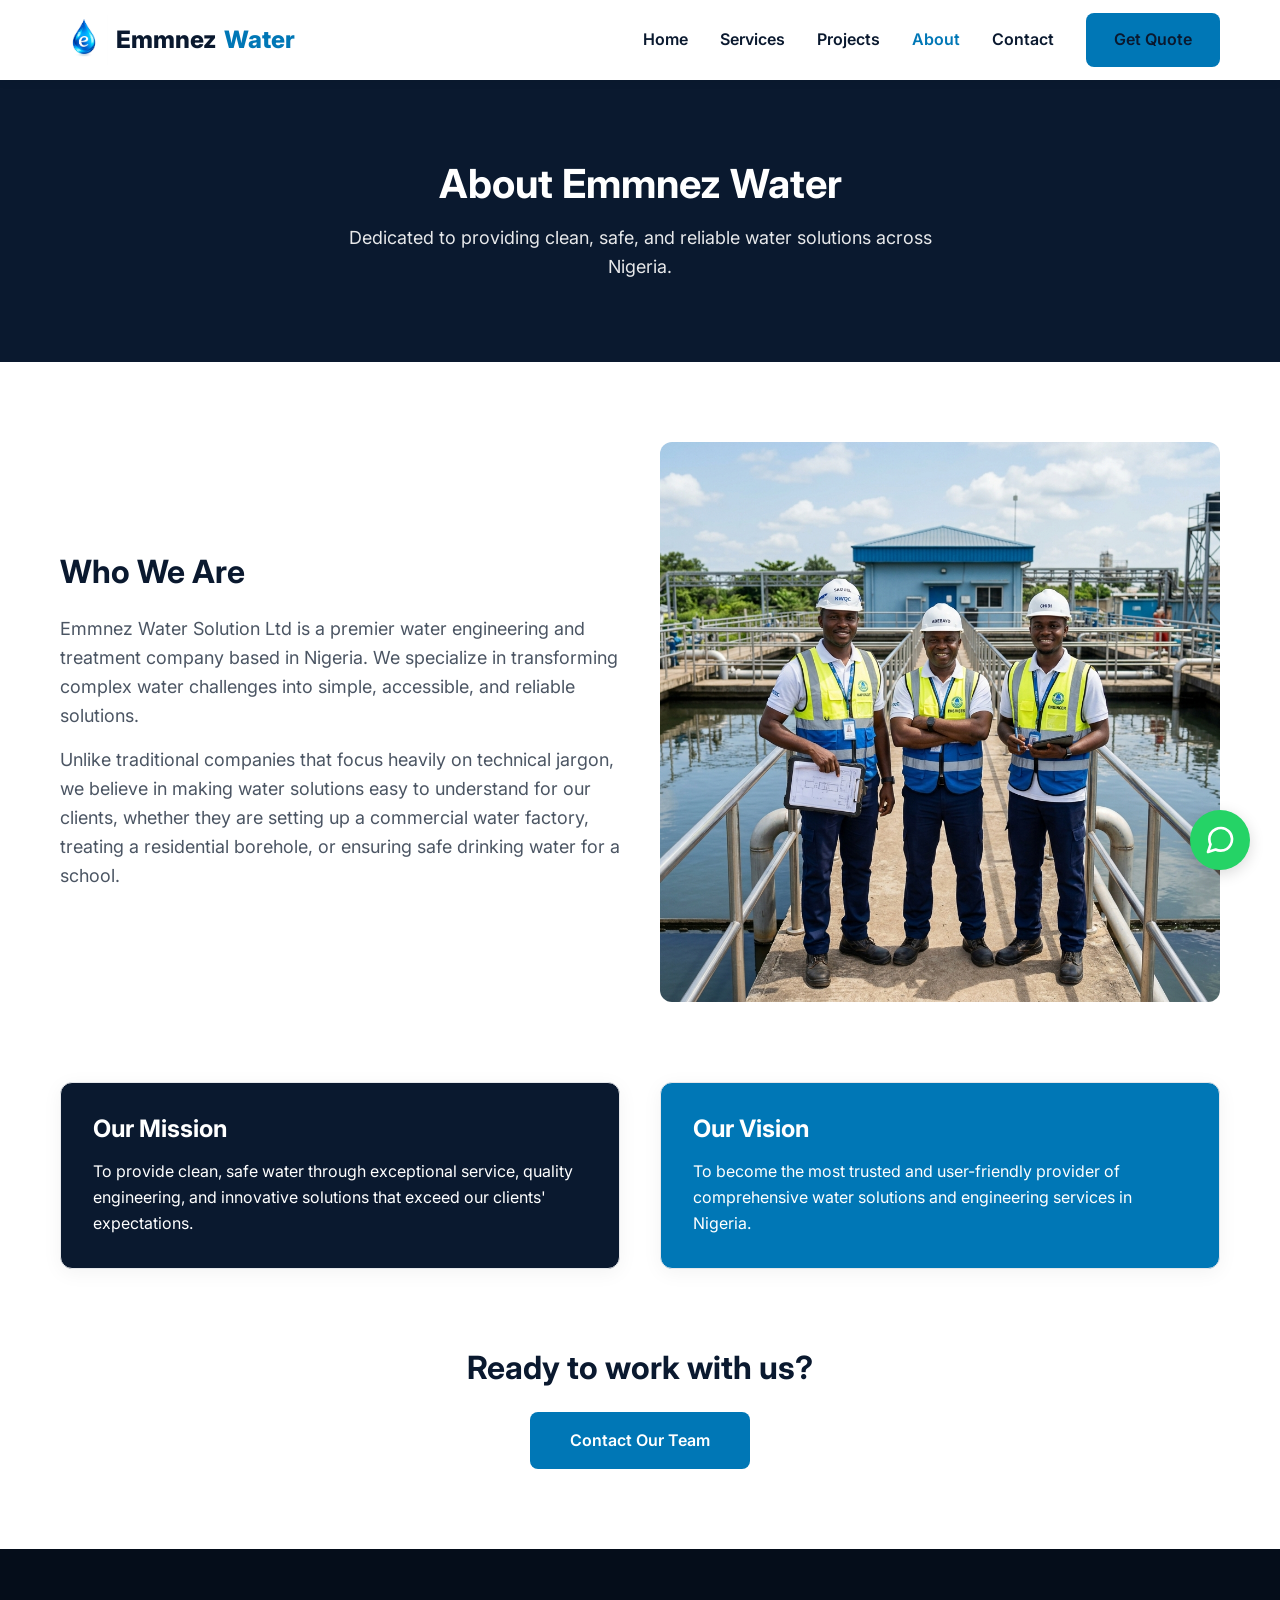
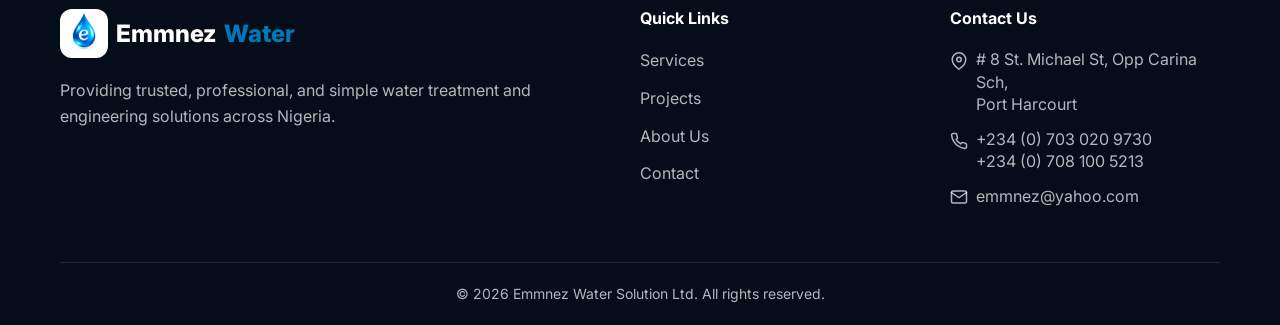
==== about.html @ 95794ec9 "feat: custom success message" ====
<!DOCTYPE html>
<html lang="en">

<head>
    <meta charset="UTF-8">
    <meta name="viewport" content="width=device-width, initial-scale=1.0">
    <title>About Us | Emmnez Water Solution</title>
    <meta name="description"
        content="Learn about Emmnez Water Solution, our mission, vision, and the team dedicated to clean water.">

    <link rel="preconnect" href="https://fonts.googleapis.com">
    <link rel="preconnect" href="https://fonts.gstatic.com" crossorigin>
    <link href="https://fonts.googleapis.com/css2?family=Inter:wght@400;600;700;800&display=swap" rel="stylesheet">

    <link rel="stylesheet" href="css/style.css">
</head>

<body>

    <!-- Header Navigation -->
    <header class="header">
        <div class="container nav-container">
            <a href="index.html" class="logo" style="display: flex; align-items: center; gap: 8px;"><img
                    src="images/logo.jpg" alt="Emmnez Water Logo" width="48" height="48"
                    style="mix-blend-mode: multiply; object-fit: contain;">Emmnez<span>Water</span></a>

            <nav class="nav-links">
                <a href="index.html">Home</a>
                <a href="services.html">Services</a>
                <a href="projects.html">Projects</a>
                <a href="about.html" class="active">About</a>
                <a href="contact.html">Contact</a>
                <a href="contact.html" class="btn btn-primary">Get Quote</a>
            </nav>

            <button class="hamburger" aria-label="Toggle navigation">
                <span></span>
                <span></span>
                <span></span>
            </button>
        </div>
    </header>

    <!-- Mobile Menu Overlay -->
    <div class="overlay"></div>
    <div class="mobile-menu">
        <a href="index.html">Home</a>
        <a href="services.html">Services</a>
        <a href="projects.html">Projects</a>
        <a href="about.html">About</a>
        <a href="contact.html">Contact</a>
        <a href="contact.html" class="btn btn-primary">Get Quote</a>
    </div>

    <main>
        <header class="page-header">
            <div class="container">
                <h1>About Emmnez Water</h1>
                <p>Dedicated to providing clean, safe, and reliable water solutions across Nigeria.</p>
            </div>
        </header>

        <section class="section">
            <div class="container">
                <div class="grid-2" style="margin-bottom: 80px;">
                    <div>
                        <h2 style="font-size: 2rem; margin-bottom: 24px;">Who We Are</h2>
                        <p style="margin-bottom: 16px; font-size: 1.125rem;">Emmnez Water Solution Ltd is a premier
                            water engineering and treatment company based in Nigeria. We specialize in transforming
                            complex water challenges into simple, accessible, and reliable solutions.</p>
                        <p style="font-size: 1.125rem;">Unlike traditional companies that focus heavily on technical
                            jargon, we believe in making water solutions easy to understand for our clients, whether
                            they are setting up a commercial water factory, treating a residential borehole, or ensuring
                            safe drinking water for a school.</p>
                    </div>
                    <div>
                        <img src="images/about-team.png" alt="Emmnez Water Engineering Team" class="team-img"
                            loading="lazy" width="600" height="400">
                    </div>
                </div>

                <div class="grid-2" style="margin-bottom: 80px;">
                    <div class="card" style="background-color: var(--primary-navy); color: var(--secondary-white);">
                        <h3 style="color: var(--secondary-white); font-size: 1.5rem; margin-bottom: 16px;">Our Mission
                        </h3>
                        <p>To provide clean, safe water through exceptional service, quality engineering, and innovative
                            solutions that exceed our clients' expectations.</p>
                    </div>
                    <div class="card" style="background-color: var(--accent-blue); color: var(--secondary-white);">
                        <h3 style="color: var(--secondary-white); font-size: 1.5rem; margin-bottom: 16px;">Our Vision
                        </h3>
                        <p>To become the most trusted and user-friendly provider of comprehensive water solutions and
                            engineering services in Nigeria.</p>
                    </div>
                </div>

                <div style="text-align: center;">
                    <h2 style="font-size: 2rem; margin-bottom: 24px;">Ready to work with us?</h2>
                    <a href="contact.html" class="btn btn-primary" style="padding: 16px 40px;">Contact Our Team</a>
                </div>
            </div>
        </section>
    </main>

    <footer class="footer">
        <div class="container">
            <div class="footer-top">
                <div>
                    <a href="index.html" class="logo"
                        style="color: var(--secondary-white); margin-bottom: 20px; display: flex; align-items: center; gap: 8px; width: fit-content;"><img
                            src="images/logo.jpg" alt="Emmnez Water Logo" width="48" height="48"
                            style="border-radius: 12px; object-fit: cover; background: white;"
                            loading="lazy">Emmnez<span>Water</span></a>
                    <p>Providing trusted, professional, and simple water treatment and engineering solutions across
                        Nigeria.</p>
                </div>
                <div>
                    <h4>Quick Links</h4>
                    <ul class="footer-links">
                        <li><a href="services.html">Services</a></li>
                        <li><a href="projects.html">Projects</a></li>
                        <li><a href="about.html">About Us</a></li>
                        <li><a href="contact.html">Contact</a></li>
                    </ul>
                </div>
                <div>
                    <h4>Contact Us</h4>
                    <ul class="footer-links">
                        <li style="display: flex; align-items: flex-start; gap: 8px;"><svg width="18" height="18"
                                style="flex-shrink: 0; margin-top: 4px;" viewBox="0 0 24 24" fill="none"
                                stroke="currentColor" stroke-width="2" stroke-linecap="round" stroke-linejoin="round">
                                <path d="M21 10c0 7-9 13-9 13s-9-6-9-13a9 9 0 0 1 18 0z"></path>
                                <circle cx="12" cy="10" r="3"></circle>
                            </svg> <span style="line-height: 1.4;"># 8 St. Michael St, Opp Carina Sch,<br>Port
                                Harcourt</span></li>
                        <li style="display: flex; align-items: flex-start; gap: 8px;"><svg width="18" height="18"
                                style="flex-shrink: 0; margin-top: 4px;" viewBox="0 0 24 24" fill="none"
                                stroke="currentColor" stroke-width="2" stroke-linecap="round" stroke-linejoin="round">
                                <path
                                    d="M22 16.92v3a2 2 0 0 1-2.18 2 19.79 19.79 0 0 1-8.63-3.07 19.5 19.5 0 0 1-6-6 19.79 19.79 0 0 1-3.07-8.67A2 2 0 0 1 4.11 2h3a2 2 0 0 1 2 1.72 12.84 12.84 0 0 0 .7 2.81 2 2 0 0 1-.45 2.11L8.09 9.91a16 16 0 0 0 6 6l1.27-1.27a2 2 0 0 1 2.11-.45 12.84 12.84 0 0 0 2.81.7A2 2 0 0 1 22 16.92z">
                                </path>
                            </svg> <span style="line-height: 1.4;"><a href="tel:+2347030209730">+234 (0) 703 020
                                    9730</a><br><a href="tel:+2347081005213">+234 (0) 708 100 5213</a></span></li>
                        <li style="display: flex; align-items: center; gap: 8px;"><svg width="18" height="18"
                                style="flex-shrink: 0;" viewBox="0 0 24 24" fill="none" stroke="currentColor"
                                stroke-width="2" stroke-linecap="round" stroke-linejoin="round">
                                <path d="M4 4h16c1.1 0 2 .9 2 2v12c0 1.1-.9 2-2 2H4c-1.1 0-2-.9-2-2V6c0-1.1.9-2 2-2z">
                                </path>
                                <polyline points="22,6 12,13 2,6"></polyline>
                            </svg> <a href="mailto:emmnez@yahoo.com">emmnez@yahoo.com</a></li>
                    </ul>
                </div>
            </div>
            <div class="footer-bottom">
                <p>&copy; 2026 Emmnez Water Solution Ltd. All rights reserved.</p>
            </div>
        </div>
    </footer>

    <script src="js/main.js"></script>
    <!-- Floating WhatsApp -->
    <a href="https://wa.me/2347030209730" class="floating-whatsapp" target="_blank" aria-label="Chat on WhatsApp">
        <svg width="32" height="32" viewBox="0 0 24 24" fill="none" stroke="currentColor" stroke-width="2"
            stroke-linecap="round" stroke-linejoin="round">
            <path
                d="M21 11.5a8.38 8.38 0 0 1-.9 3.8 8.5 8.5 0 0 1-7.6 4.7 8.38 8.38 0 0 1-3.8-.9L3 21l1.9-5.7a8.38 8.38 0 0 1-.9-3.8 8.5 8.5 0 0 1 4.7-7.6 8.38 8.38 0 0 1 3.8-.9h.5a8.48 8.48 0 0 1 8 8v.5z">
            </path>
        </svg>
    </a>
</body>

</html>
---- css/style.css ----
:root {
    --primary-navy: #0A192F;
    --secondary-white: #FFFFFF;
    --neutral-gray: #F3F4F6;
    --text-gray: #4B5563;
    --accent-blue: #0077B6;
    --border-light: #E5E7EB;
    
    --font-main: 'Inter', sans-serif;
    
    --transition-fast: 0.2s ease;
    --transition-smooth: 0.3s ease-in-out;
}

* {
    margin: 0;
    padding: 0;
    box-sizing: border-box;
}

html {
    scroll-behavior: smooth;
}

body {
    font-family: var(--font-main);
    color: var(--text-gray);
    background-color: var(--secondary-white);
    line-height: 1.6;
    -webkit-font-smoothing: antialiased;
}

h1, h2, h3, h4, h5, h6 {
    color: var(--primary-navy);
    font-weight: 700;
    line-height: 1.2;
}

a {
    text-decoration: none;
    color: inherit;
    transition: color var(--transition-fast);
}

img {
    max-width: 100%;
    height: auto;
    display: block;
}

/* Utilities */
.container {
    width: 100%;
    max-width: 1200px;
    margin: 0 auto;
    padding: 0 20px;
}

.section {
    padding: 80px 0;
}

.section-title {
    font-size: 2rem;
    margin-bottom: 16px;
    text-align: center;
}

.section-subtitle {
    text-align: center;
    max-width: 600px;
    margin: 0 auto 48px;
    font-size: 1.125rem;
}

.btn {
    display: inline-flex;
    align-items: center;
    justify-content: center;
    padding: 14px 28px;
    border-radius: 8px;
    font-weight: 600;
    font-size: 1rem;
    cursor: pointer;
    transition: all var(--transition-fast);
    border: none;
    min-width: 44px;
    min-height: 44px; /* Touch target size */
}

.btn-primary {
    background-color: var(--accent-blue);
    color: var(--secondary-white);
}

.btn-primary:hover {
    background-color: #005f92;
    transform: translateY(-2px);
}

.btn-secondary {
    background-color: transparent;
    color: var(--secondary-white);
    border: 2px solid var(--secondary-white);
}

.btn-secondary:hover {
    background-color: var(--secondary-white);
    color: var(--primary-navy);
}

.btn-outline {
    background-color: transparent;
    color: var(--accent-blue);
    border: 2px solid var(--accent-blue);
}

.btn-outline:hover {
    background-color: var(--accent-blue);
    color: var(--secondary-white);
}

/* Header & Navigation */
.header {
    position: fixed;
    top: 0;
    left: 0;
    width: 100%;
    background-color: var(--secondary-white);
    box-shadow: 0 2px 10px rgba(0, 0, 0, 0.05);
    z-index: 1000;
    transition: padding var(--transition-smooth);
}

.nav-container {
    display: flex;
    justify-content: space-between;
    align-items: center;
    height: 80px;
}

.logo {
    font-size: 1.5rem;
    font-weight: 800;
    color: var(--primary-navy);
}

.logo span {
    color: var(--accent-blue);
}

.nav-links {
    display: none; /* Mobile first */
}

.hamburger {
    display: flex;
    flex-direction: column;
    justify-content: space-between;
    width: 32px;
    height: 22px;
    background: none;
    border: none;
    cursor: pointer;
    padding: 0;
    z-index: 1001;
}

.hamburger span {
    display: block;
    width: 100%;
    height: 2px;
    background-color: var(--primary-navy);
    border-radius: 2px;
    transition: all 0.4s cubic-bezier(0.68, -0.55, 0.265, 1.55);
    transform-origin: center;
}

.hamburger.active span:nth-child(1) {
    transform: translateY(10px) rotate(45deg);
}

.hamburger.active span:nth-child(2) {
    opacity: 0;
    transform: scaleX(0);
}

.hamburger.active span:nth-child(3) {
    transform: translateY(-10px) rotate(-45deg);
}

/* Mobile Menu */
.mobile-menu {
    position: fixed;
    top: 0;
    right: -100%;
    width: 80%;
    max-width: 400px;
    height: 100vh;
    background-color: var(--secondary-white);
    box-shadow: -5px 0 15px rgba(0, 0, 0, 0.1);
    z-index: 999;
    padding: 100px 40px 40px;
    transition: right var(--transition-smooth);
    display: flex;
    flex-direction: column;
    gap: 24px;
}

.mobile-menu.active {
    right: 0;
}

.mobile-menu a {
    font-size: 1.5rem;
    font-weight: 700;
    color: var(--primary-navy);
    padding: 12px 0;
    position: relative;
    width: fit-content;
    transition: color 0.3s ease;
}

.mobile-menu a::after {
    content: '';
    position: absolute;
    bottom: 5px;
    left: 0;
    width: 0;
    height: 2px;
    background-color: var(--accent-blue);
    transition: width 0.3s ease;
}

.mobile-menu a:hover,
.mobile-menu a.active {
    color: var(--accent-blue);
}

.mobile-menu a:hover::after,
.mobile-menu a.active::after {
    width: 100%;
}

.mobile-menu .btn {
    margin-top: 20px;
}

/* Overlay */
.overlay {
    position: fixed;
    top: 0;
    left: 0;
    width: 100%;
    height: 100%;
    background: rgba(0, 0, 0, 0.5);
    opacity: 0;
    visibility: hidden;
    transition: var(--transition-smooth);
    z-index: 998;
}

.overlay.active {
    opacity: 1;
    visibility: visible;
}

/* Main Content Wrapper */
main {
    margin-top: 80px; /* Offset for fixed header */
}

/* Hero Section */
.hero {
    position: relative;
    height: calc(100vh - 80px);
    min-height: 500px;
    display: flex;
    align-items: center;
    background-size: cover;
    background-position: center;
    background-repeat: no-repeat;
}

.hero::before {
    content: '';
    position: absolute;
    top: 0;
    left: 0;
    width: 100%;
    height: 100%;
    background: linear-gradient(to right, rgba(10, 25, 47, 0.9), rgba(10, 25, 47, 0.4));
}

.hero-content {
    position: relative;
    z-index: 1;
    color: var(--secondary-white);
    max-width: 600px;
    animation: fadeIn 1s ease-out forwards;
}

.hero h1 {
    color: var(--secondary-white);
    font-size: 2.5rem;
    margin-bottom: 20px;
}

.hero p {
    font-size: 1.125rem;
    margin-bottom: 32px;
    opacity: 0.9;
}

.hero-btns {
    display: flex;
    gap: 16px;
    flex-wrap: wrap;
}

/* Grid Layouts */
.grid-3 {
    display: grid;
    grid-template-columns: 1fr;
    gap: 30px;
}

.grid-4 {
    display: grid;
    grid-template-columns: 1fr;
    gap: 30px;
}

.grid-2 {
    display: grid;
    grid-template-columns: 1fr;
    gap: 40px;
}

/* Cards */
.card {
    background: var(--secondary-white);
    border-radius: 12px;
    padding: 32px;
    box-shadow: 0 4px 20px rgba(0, 0, 0, 0.05);
    transition: transform var(--transition-fast), box-shadow var(--transition-fast);
    border: 1px solid var(--border-light);
}

.card:hover {
    transform: translateY(-5px);
    box-shadow: 0 10px 30px rgba(0, 0, 0, 0.08);
}

.card-icon {
    width: 60px;
    height: 60px;
    background-color: var(--neutral-gray);
    border-radius: 50%;
    display: flex;
    align-items: center;
    justify-content: center;
    margin-bottom: 20px;
    color: var(--accent-blue);
    font-size: 1.5rem;
}

.card h3 {
    margin-bottom: 12px;
    font-size: 1.25rem;
}

/* Services Background */
.services-section {
    background-color: var(--neutral-gray);
}

/* Projects */
.project-card {
    border-radius: 12px;
    overflow: hidden;
    background: var(--secondary-white);
    box-shadow: 0 4px 20px rgba(0, 0, 0, 0.05);
    display: flex;
    flex-direction: column;
}

.project-img {
    height: 240px;
    width: 100%;
    object-fit: cover;
}

.project-info {
    padding: 24px;
    flex: 1;
}

.project-info h3 {
    margin-bottom: 8px;
}

/* Contact CTA */
.cta-section {
    background-color: var(--primary-navy);
    color: var(--secondary-white);
    text-align: center;
}

.cta-section h2 {
    color: var(--secondary-white);
}

.cta-btns {
    display: flex;
    gap: 16px;
    justify-content: center;
    flex-wrap: wrap;
    margin-top: 32px;
}

/* Footer */
.footer {
    background-color: #050d1a;
    color: rgba(255, 255, 255, 0.7);
    padding: 60px 0 20px;
}

.footer-top {
    display: grid;
    grid-template-columns: 1fr;
    gap: 40px;
    margin-bottom: 40px;
}

.footer h4 {
    color: var(--secondary-white);
    margin-bottom: 20px;
}

.footer-links {
    list-style: none;
}

.footer-links li {
    margin-bottom: 12px;
}

.footer-links a:hover {
    color: var(--secondary-white);
}

.footer-bottom {
    text-align: center;
    padding-top: 20px;
    border-top: 1px solid rgba(255, 255, 255, 0.1);
    font-size: 0.875rem;
}

/* Form Styles */
.form-group {
    margin-bottom: 20px;
}

.form-label {
    display: block;
    margin-bottom: 8px;
    font-weight: 600;
    color: var(--primary-navy);
}

.form-control {
    width: 100%;
    padding: 14px 16px;
    border: 1px solid var(--border-light);
    border-radius: 8px;
    font-family: inherit;
    font-size: 1rem;
    transition: border-color var(--transition-fast);
}

.form-control:focus {
    outline: none;
    border-color: var(--accent-blue);
}

textarea.form-control {
    min-height: 120px;
    resize: vertical;
}

/* Map */
.map-container {
    border-radius: 12px;
    overflow: hidden;
    height: 400px;
}

.map-container iframe {
    width: 100%;
    height: 100%;
    border: none;
}

/* Page Headers */
.page-header {
    background-color: var(--primary-navy);
    color: var(--secondary-white);
    padding: 80px 0;
    text-align: center;
}

.page-header h1 {
    color: var(--secondary-white);
    font-size: 2.5rem;
    margin-bottom: 16px;
}

.page-header p {
    font-size: 1.125rem;
    opacity: 0.9;
    max-width: 600px;
    margin: 0 auto;
}

/* Services Page specific */
.service-detail {
    display: grid;
    grid-template-columns: 1fr;
    gap: 40px;
    margin-bottom: 80px;
    align-items: center;
}

.service-detail:nth-child(even) .service-img-col {
    order: -1;
}

.service-img {
    border-radius: 12px;
    width: 100%;
    height: auto;
    object-fit: cover;
}

.service-content h3 {
    font-size: 1.75rem;
    margin-bottom: 16px;
}

.service-content ul {
    list-style-type: none;
    margin-top: 20px;
}

.service-content ul li {
    margin-bottom: 10px;
    padding-left: 24px;
    position: relative;
}

.service-content ul li::before {
    content: '✓';
    color: var(--accent-blue);
    position: absolute;
    left: 0;
    font-weight: bold;
}

/* About Page Specific */
.team-img {
    border-radius: 12px;
    width: 100%;
    height: auto;
    object-fit: cover;
}

/* Contact Info */
.contact-info-card {
    background: var(--neutral-gray);
    padding: 32px;
    border-radius: 12px;
}

.contact-info-item {
    margin-bottom: 24px;
}

.contact-info-item h4 {
    margin-bottom: 8px;
    display: flex;
    align-items: center;
    gap: 8px;
}

/* Animations */
@keyframes fadeIn {
    from {
        opacity: 0;
        transform: translateY(20px);
    }
    to {
        opacity: 1;
        transform: translateY(0);
    }
}

/* Scroll Reveal Animations */
.animate-on-scroll {
    opacity: 0;
    transform: translateY(30px);
    transition: opacity 0.6s ease-out, transform 0.6s ease-out;
}

.animate-on-scroll.is-visible {
    opacity: 1;
    transform: translateY(0);
}

/* Floating WhatsApp */
.floating-whatsapp {
    position: fixed;
    bottom: 30px;
    right: 30px;
    background-color: #25D366;
    color: white;
    width: 60px;
    height: 60px;
    border-radius: 50%;
    display: flex;
    align-items: center;
    justify-content: center;
    box-shadow: 0 4px 15px rgba(0, 0, 0, 0.15);
    z-index: 900;
    transition: transform var(--transition-fast);
}

.floating-whatsapp:hover {
    transform: scale(1.1);
    color: white;
}

/* Responsive Design - Desktop First overrides */
@media (min-width: 768px) {
    .grid-3 {
        grid-template-columns: repeat(3, 1fr);
    }
    
    .grid-4 {
        grid-template-columns: repeat(2, 1fr);
    }
    
    .grid-2 {
        grid-template-columns: repeat(2, 1fr);
        align-items: center;
    }
    
    .hero h1 {
        font-size: 3.5rem;
    }
    
    .hero p {
        font-size: 1.25rem;
    }
    
    .footer-top {
        grid-template-columns: 2fr 1fr 1fr;
    }

    .service-detail {
        grid-template-columns: 1fr 1fr;
    }
    
    .service-detail:nth-child(even) .service-img-col {
        order: 1; /* Reset on desktop so image is on right */
    }
}

@media (min-width: 1024px) {
    .hamburger {
        display: none;
    }
    
    .nav-links {
        display: flex;
        gap: 32px;
        align-items: center;
    }
    
    .nav-links a {
        font-weight: 600;
        color: var(--primary-navy);
    }
    
    .nav-links a.active {
        color: var(--accent-blue);
    }
    
    .nav-links a:hover {
        color: var(--accent-blue);
    }
    
    .grid-4 {
        grid-template-columns: repeat(4, 1fr);
    }
}
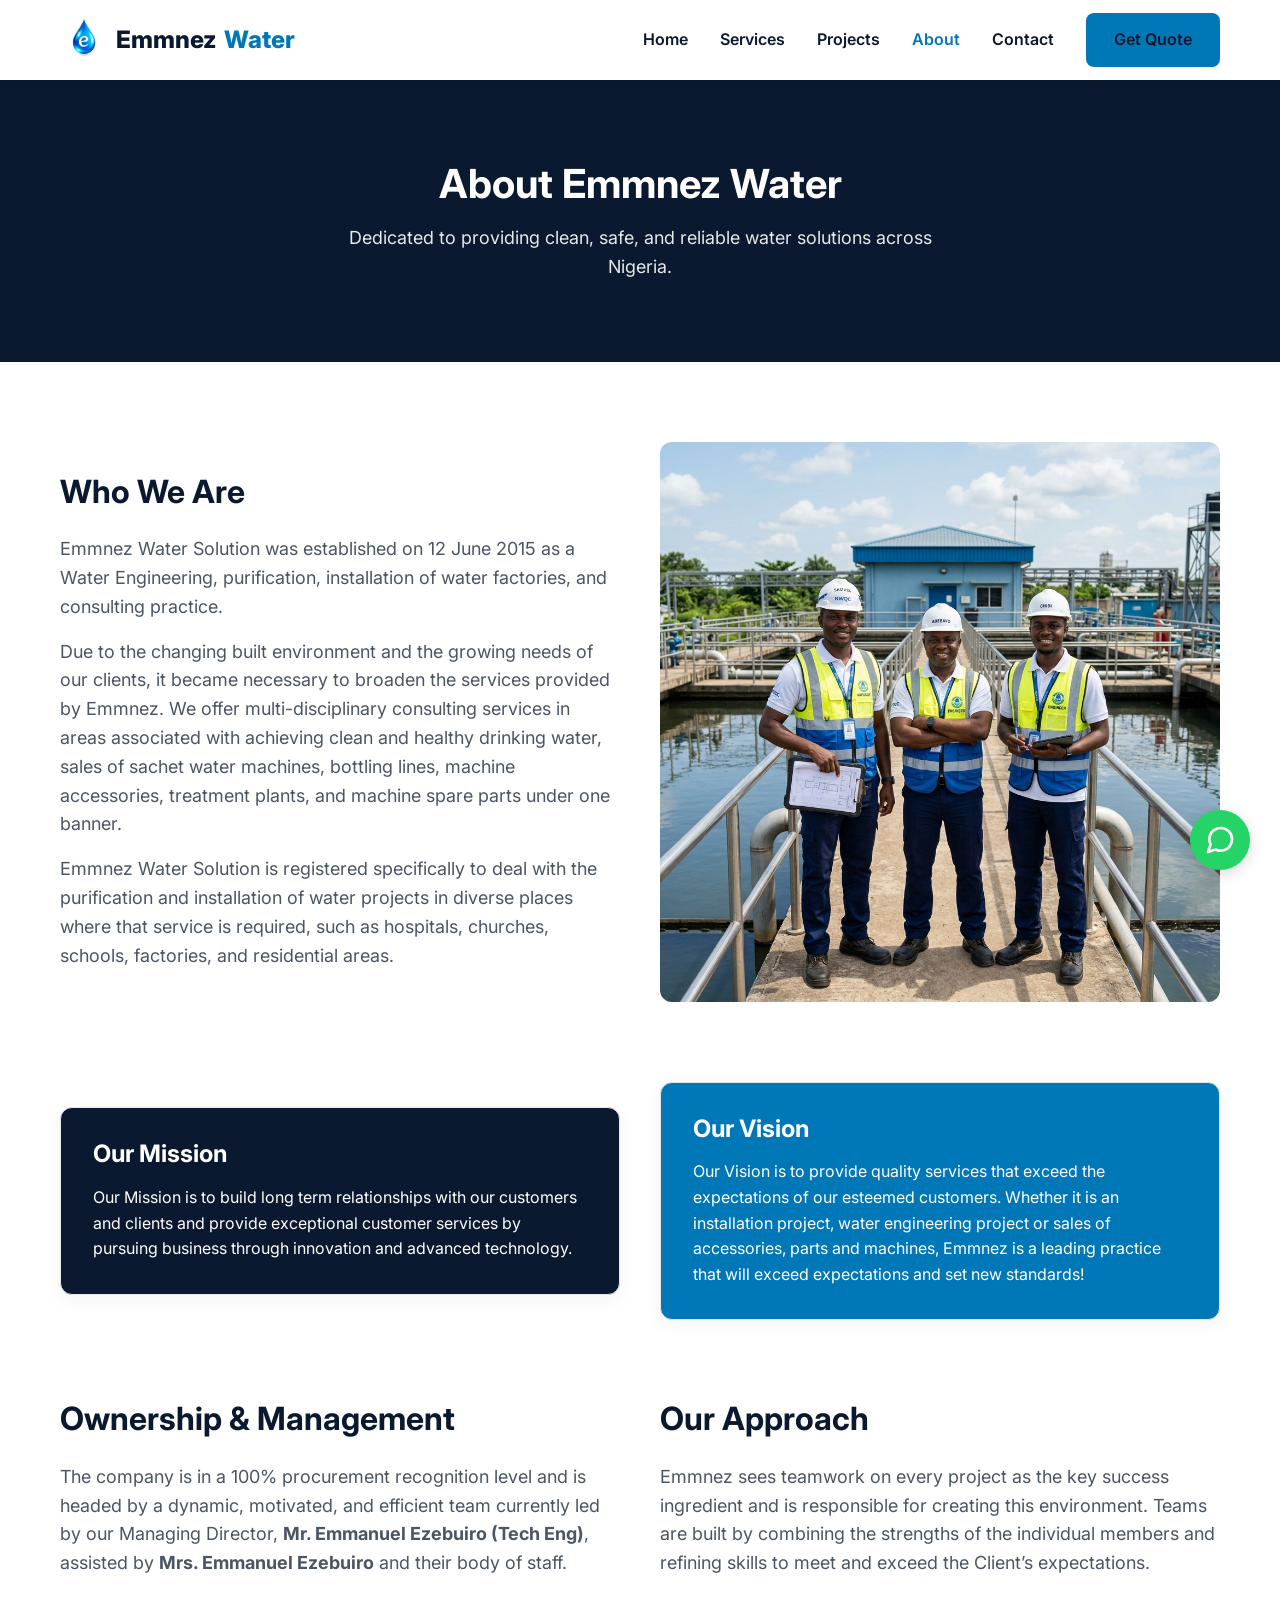
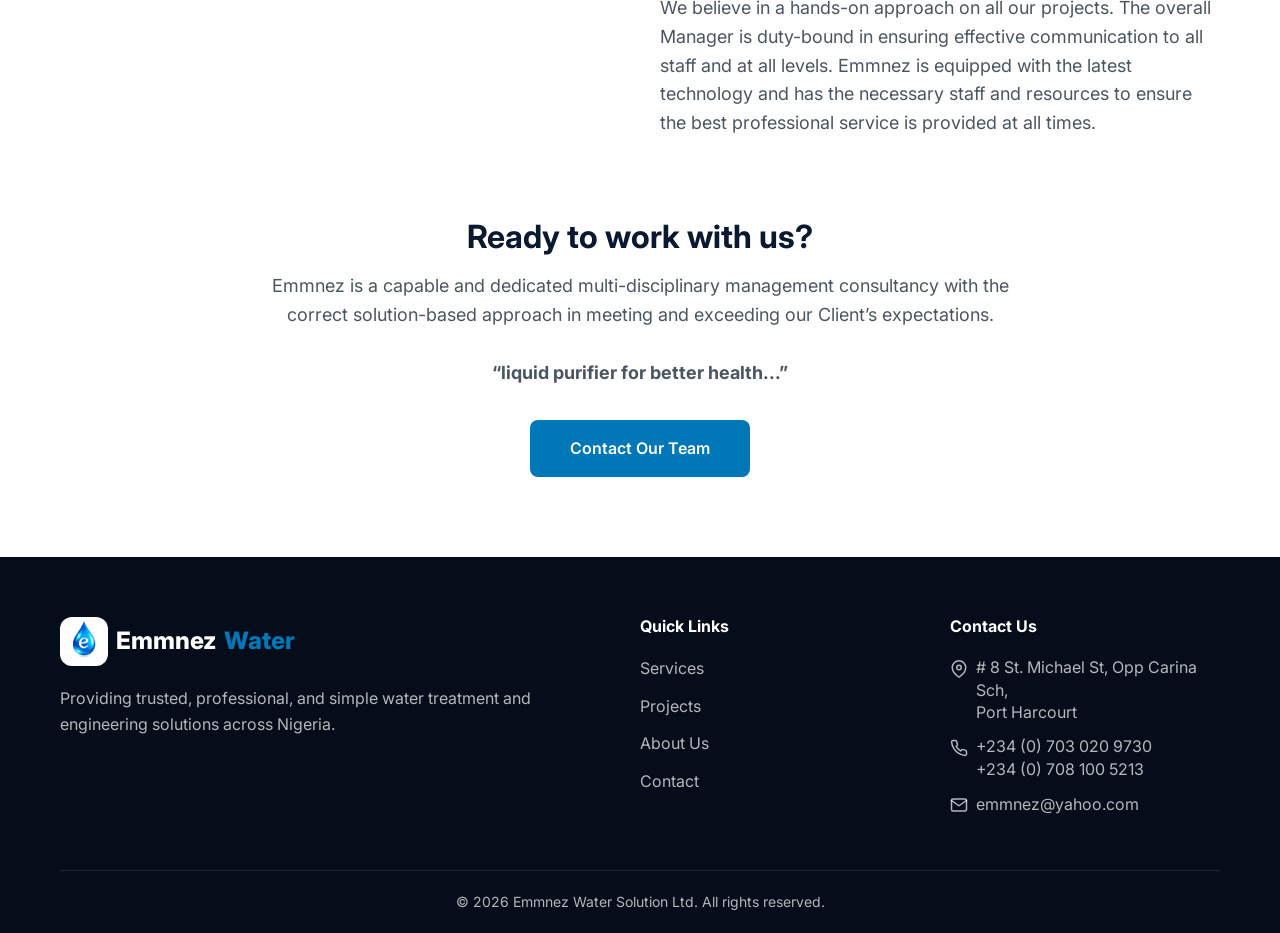
==== commit baa11d10: "update: added web content across all pages" ====
--- a/about.html
+++ b/about.html
@@ -65,13 +65,9 @@
                 <div class="grid-2" style="margin-bottom: 80px;">
                     <div>
                         <h2 style="font-size: 2rem; margin-bottom: 24px;">Who We Are</h2>
-                        <p style="margin-bottom: 16px; font-size: 1.125rem;">Emmnez Water Solution Ltd is a premier
-                            water engineering and treatment company based in Nigeria. We specialize in transforming
-                            complex water challenges into simple, accessible, and reliable solutions.</p>
-                        <p style="font-size: 1.125rem;">Unlike traditional companies that focus heavily on technical
-                            jargon, we believe in making water solutions easy to understand for our clients, whether
-                            they are setting up a commercial water factory, treating a residential borehole, or ensuring
-                            safe drinking water for a school.</p>
+                        <p style="margin-bottom: 16px; font-size: 1.125rem;">Emmnez Water Solution was established on 12 June 2015 as a Water Engineering, purification, installation of water factories, and consulting practice.</p>
+                        <p style="margin-bottom: 16px; font-size: 1.125rem;">Due to the changing built environment and the growing needs of our clients, it became necessary to broaden the services provided by Emmnez. We offer multi-disciplinary consulting services in areas associated with achieving clean and healthy drinking water, sales of sachet water machines, bottling lines, machine accessories, treatment plants, and machine spare parts under one banner.</p>
+                        <p style="font-size: 1.125rem;">Emmnez Water Solution is registered specifically to deal with the purification and installation of water projects in diverse places where that service is required, such as hospitals, churches, schools, factories, and residential areas.</p>
                     </div>
                     <div>
                         <img src="images/about-team.png" alt="Emmnez Water Engineering Team" class="team-img"
@@ -81,21 +77,30 @@
 
                 <div class="grid-2" style="margin-bottom: 80px;">
                     <div class="card" style="background-color: var(--primary-navy); color: var(--secondary-white);">
-                        <h3 style="color: var(--secondary-white); font-size: 1.5rem; margin-bottom: 16px;">Our Mission
-                        </h3>
-                        <p>To provide clean, safe water through exceptional service, quality engineering, and innovative
-                            solutions that exceed our clients' expectations.</p>
+                        <h3 style="color: var(--secondary-white); font-size: 1.5rem; margin-bottom: 16px;">Our Mission</h3>
+                        <p>Our Mission is to build long term relationships with our customers and clients and provide exceptional customer services by pursuing business through innovation and advanced technology.</p>
                     </div>
                     <div class="card" style="background-color: var(--accent-blue); color: var(--secondary-white);">
-                        <h3 style="color: var(--secondary-white); font-size: 1.5rem; margin-bottom: 16px;">Our Vision
-                        </h3>
-                        <p>To become the most trusted and user-friendly provider of comprehensive water solutions and
-                            engineering services in Nigeria.</p>
+                        <h3 style="color: var(--secondary-white); font-size: 1.5rem; margin-bottom: 16px;">Our Vision</h3>
+                        <p>Our Vision is to provide quality services that exceed the expectations of our esteemed customers. Whether it is an installation project, water engineering project or sales of accessories, parts and machines, Emmnez is a leading practice that will exceed expectations and set new standards!</p>
+                    </div>
+                </div>
+
+                <div class="grid-2" style="margin-bottom: 80px; align-items: flex-start;">
+                    <div>
+                        <h2 style="font-size: 2rem; margin-bottom: 24px;">Ownership & Management</h2>
+                        <p style="font-size: 1.125rem;">The company is in a 100% procurement recognition level and is headed by a dynamic, motivated, and efficient team currently led by our Managing Director, <strong>Mr. Emmanuel Ezebuiro (Tech Eng)</strong>, assisted by <strong>Mrs. Emmanuel Ezebuiro</strong> and their body of staff.</p>
+                    </div>
+                    <div>
+                        <h2 style="font-size: 2rem; margin-bottom: 24px;">Our Approach</h2>
+                        <p style="margin-bottom: 16px; font-size: 1.125rem;">Emmnez sees teamwork on every project as the key success ingredient and is responsible for creating this environment. Teams are built by combining the strengths of the individual members and refining skills to meet and exceed the Client’s expectations.</p>
+                        <p style="font-size: 1.125rem;">We believe in a hands-on approach on all our projects. The overall Manager is duty-bound in ensuring effective communication to all staff and at all levels. Emmnez is equipped with the latest technology and has the necessary staff and resources to ensure the best professional service is provided at all times.</p>
                     </div>
                 </div>
 
                 <div style="text-align: center;">
-                    <h2 style="font-size: 2rem; margin-bottom: 24px;">Ready to work with us?</h2>
+                    <h2 style="font-size: 2rem; margin-bottom: 16px;">Ready to work with us?</h2>
+                    <p style="font-size: 1.125rem; max-width: 800px; margin: 0 auto 32px auto;">Emmnez is a capable and dedicated multi-disciplinary management consultancy with the correct solution-based approach in meeting and exceeding our Client’s expectations.<br><br><strong>“liquid purifier for better health...”</strong></p>
                     <a href="contact.html" class="btn btn-primary" style="padding: 16px 40px;">Contact Our Team</a>
                 </div>
             </div>
--- a/css/style.css
+++ b/css/style.css
@@ -211,7 +211,7 @@
     right: 0;
 }
 
-.mobile-menu a {
+.mobile-menu a:not(.btn) {
     font-size: 1.5rem;
     font-weight: 700;
     color: var(--primary-navy);
@@ -221,7 +221,7 @@
     transition: color 0.3s ease;
 }
 
-.mobile-menu a::after {
+.mobile-menu a:not(.btn)::after {
     content: '';
     position: absolute;
     bottom: 5px;
@@ -232,18 +232,21 @@
     transition: width 0.3s ease;
 }
 
-.mobile-menu a:hover,
-.mobile-menu a.active {
+.mobile-menu a:not(.btn):hover,
+.mobile-menu a.active:not(.btn) {
     color: var(--accent-blue);
 }
 
-.mobile-menu a:hover::after,
-.mobile-menu a.active::after {
+.mobile-menu a:not(.btn):hover::after,
+.mobile-menu a.active:not(.btn)::after {
     width: 100%;
 }
 
 .mobile-menu .btn {
     margin-top: 20px;
+    width: 100%;
+    text-align: center;
+    justify-content: center;
 }
 
 /* Overlay */
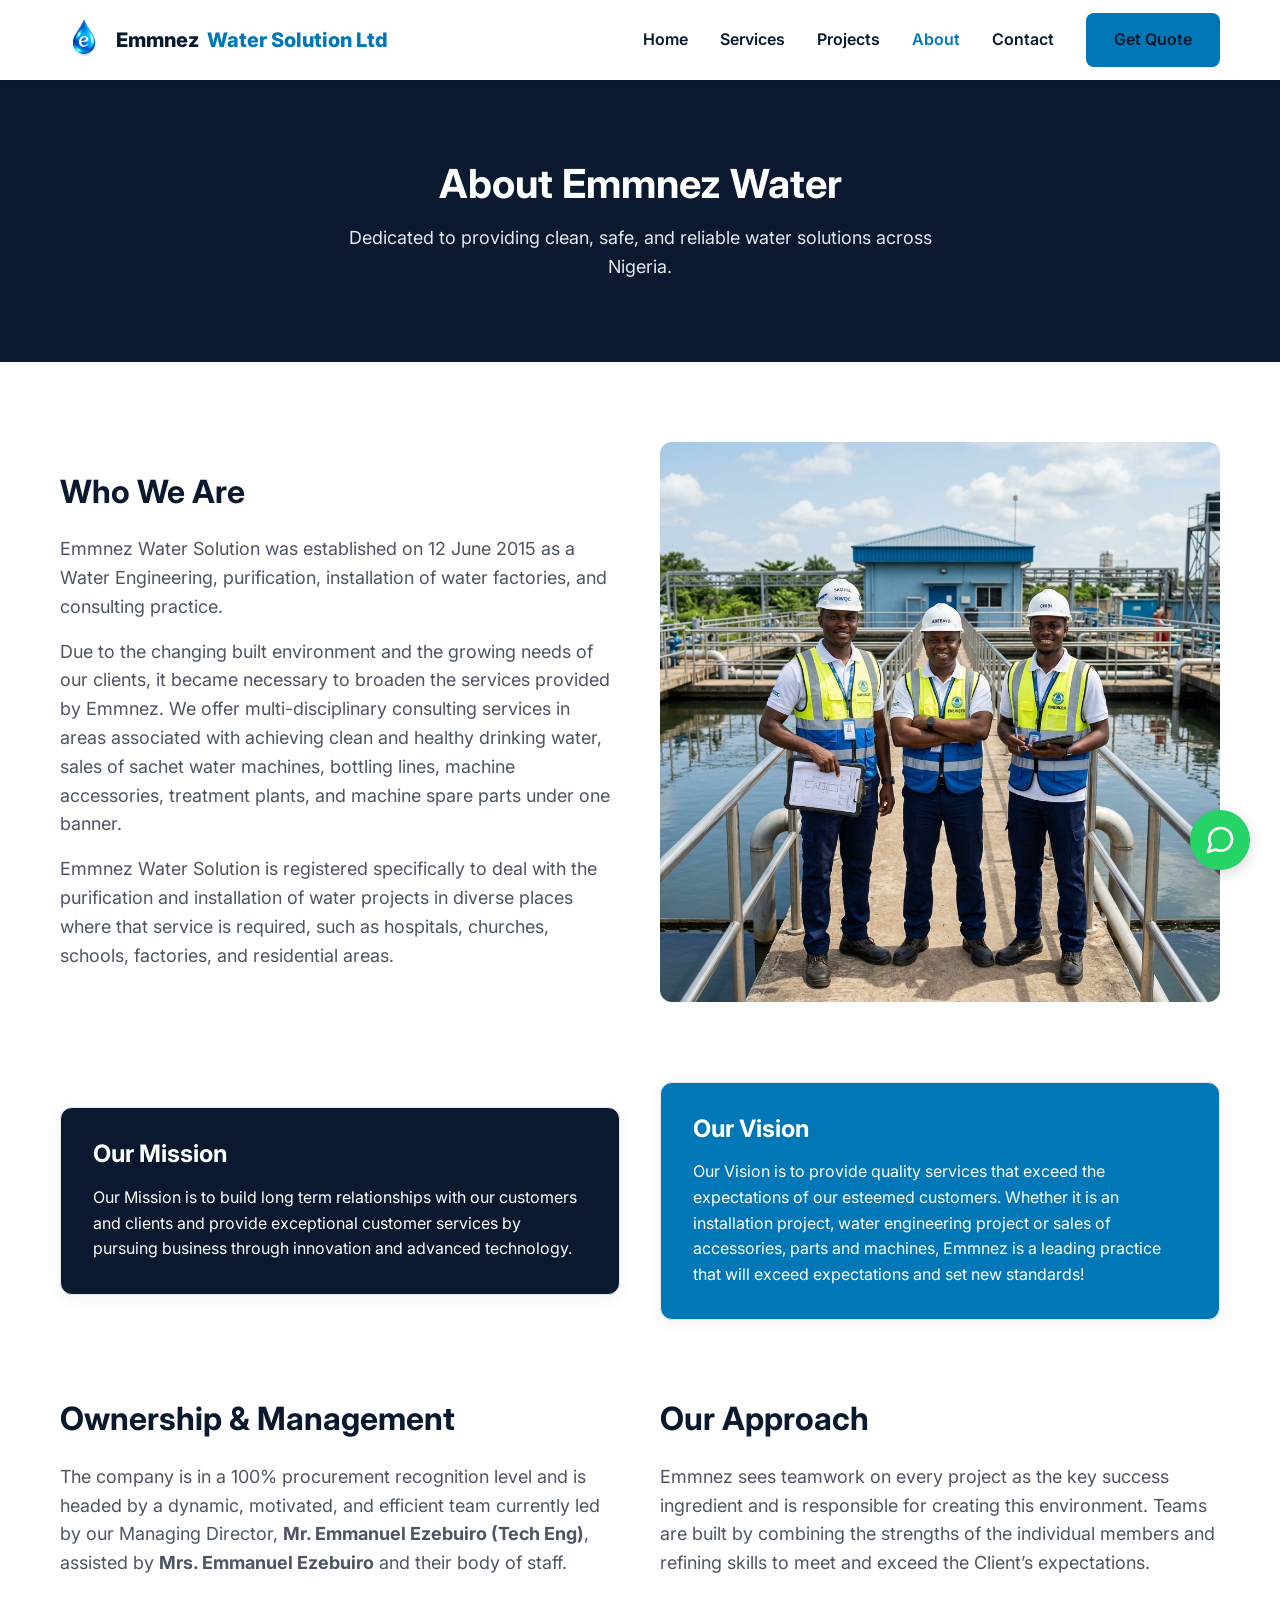
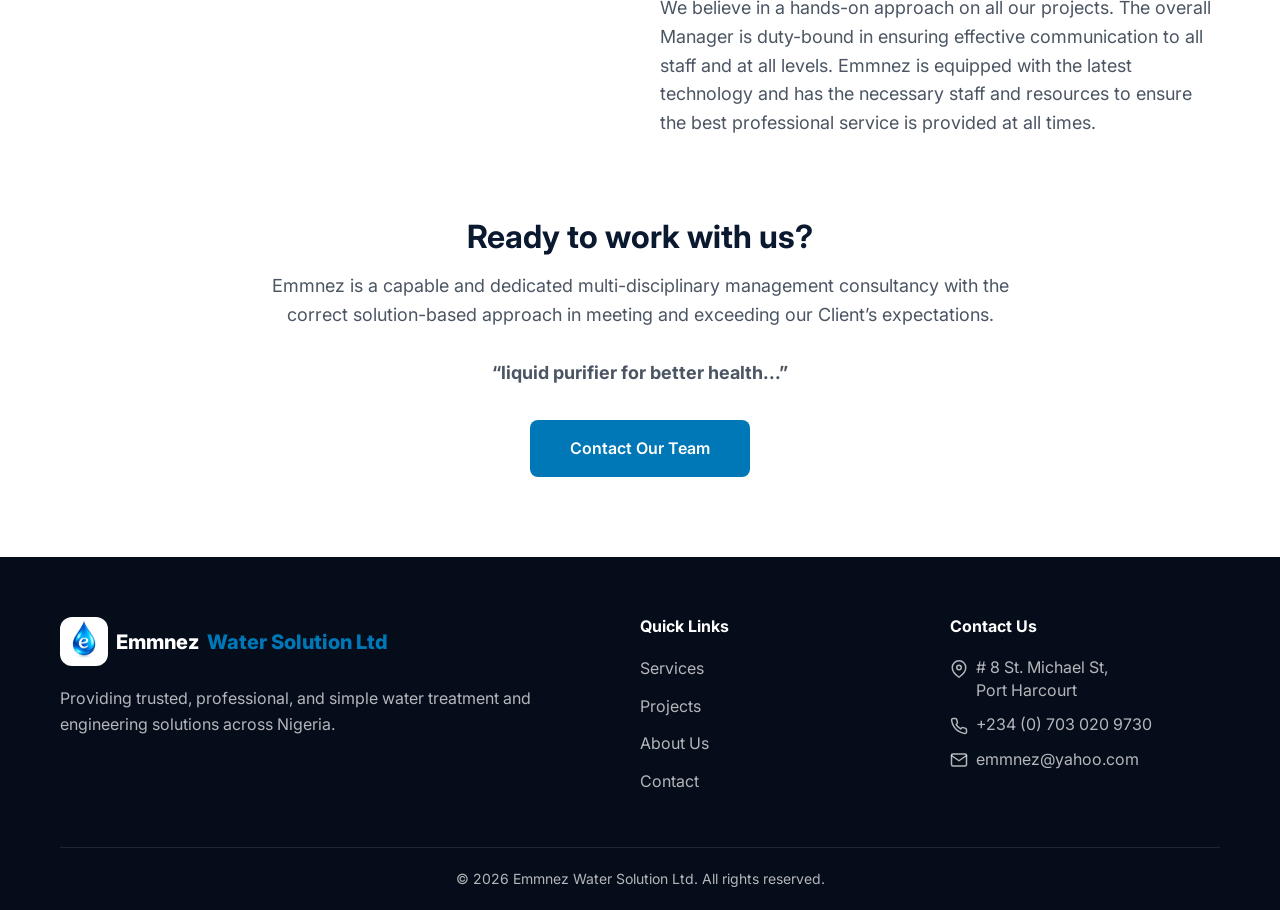
==== commit 45f8d50f: "chore: removed extra contact details, and properly display companies name" ====
--- a/about.html
+++ b/about.html
@@ -22,7 +22,7 @@
         <div class="container nav-container">
             <a href="index.html" class="logo" style="display: flex; align-items: center; gap: 8px;"><img
                     src="images/logo.jpg" alt="Emmnez Water Logo" width="48" height="48"
-                    style="mix-blend-mode: multiply; object-fit: contain;">Emmnez<span>Water</span></a>
+                    style="mix-blend-mode: multiply; object-fit: contain;">Emmnez <span>Water Solution Ltd</span></a>
 
             <nav class="nav-links">
                 <a href="index.html">Home</a>
@@ -115,7 +115,7 @@
                         style="color: var(--secondary-white); margin-bottom: 20px; display: flex; align-items: center; gap: 8px; width: fit-content;"><img
                             src="images/logo.jpg" alt="Emmnez Water Logo" width="48" height="48"
                             style="border-radius: 12px; object-fit: cover; background: white;"
-                            loading="lazy">Emmnez<span>Water</span></a>
+                            loading="lazy">Emmnez <span>Water Solution Ltd</span></a>
                     <p>Providing trusted, professional, and simple water treatment and engineering solutions across
                         Nigeria.</p>
                 </div>
@@ -136,7 +136,7 @@
                                 stroke="currentColor" stroke-width="2" stroke-linecap="round" stroke-linejoin="round">
                                 <path d="M21 10c0 7-9 13-9 13s-9-6-9-13a9 9 0 0 1 18 0z"></path>
                                 <circle cx="12" cy="10" r="3"></circle>
-                            </svg> <span style="line-height: 1.4;"># 8 St. Michael St, Opp Carina Sch,<br>Port
+                            </svg> <span style="line-height: 1.4;"># 8 St. Michael St,<br>Port
                                 Harcourt</span></li>
                         <li style="display: flex; align-items: flex-start; gap: 8px;"><svg width="18" height="18"
                                 style="flex-shrink: 0; margin-top: 4px;" viewBox="0 0 24 24" fill="none"
@@ -145,7 +145,7 @@
                                     d="M22 16.92v3a2 2 0 0 1-2.18 2 19.79 19.79 0 0 1-8.63-3.07 19.5 19.5 0 0 1-6-6 19.79 19.79 0 0 1-3.07-8.67A2 2 0 0 1 4.11 2h3a2 2 0 0 1 2 1.72 12.84 12.84 0 0 0 .7 2.81 2 2 0 0 1-.45 2.11L8.09 9.91a16 16 0 0 0 6 6l1.27-1.27a2 2 0 0 1 2.11-.45 12.84 12.84 0 0 0 2.81.7A2 2 0 0 1 22 16.92z">
                                 </path>
                             </svg> <span style="line-height: 1.4;"><a href="tel:+2347030209730">+234 (0) 703 020
-                                    9730</a><br><a href="tel:+2347081005213">+234 (0) 708 100 5213</a></span></li>
+                                    9730</a></span></li>
                         <li style="display: flex; align-items: center; gap: 8px;"><svg width="18" height="18"
                                 style="flex-shrink: 0;" viewBox="0 0 24 24" fill="none" stroke="currentColor"
                                 stroke-width="2" stroke-linecap="round" stroke-linejoin="round">
--- a/css/style.css
+++ b/css/style.css
@@ -53,7 +53,7 @@
     width: 100%;
     max-width: 1200px;
     margin: 0 auto;
-    padding: 0 20px;
+    padding: 0 12px;
 }
 
 .section {
@@ -140,9 +140,10 @@
 }
 
 .logo {
-    font-size: 1.5rem;
+    font-size: 1rem;
     font-weight: 800;
     color: var(--primary-navy);
+    white-space: nowrap;
 }
 
 .logo span {
@@ -164,6 +165,8 @@
     cursor: pointer;
     padding: 0;
     z-index: 1001;
+    margin-left: auto;
+    flex-shrink: 0;
 }
 
 .hamburger span {
@@ -645,6 +648,14 @@
 
 /* Responsive Design - Desktop First overrides */
 @media (min-width: 768px) {
+    .logo {
+        font-size: 1.25rem;
+    }
+
+    .container {
+        padding: 0 20px;
+    }
+
     .grid-3 {
         grid-template-columns: repeat(3, 1fr);
     }
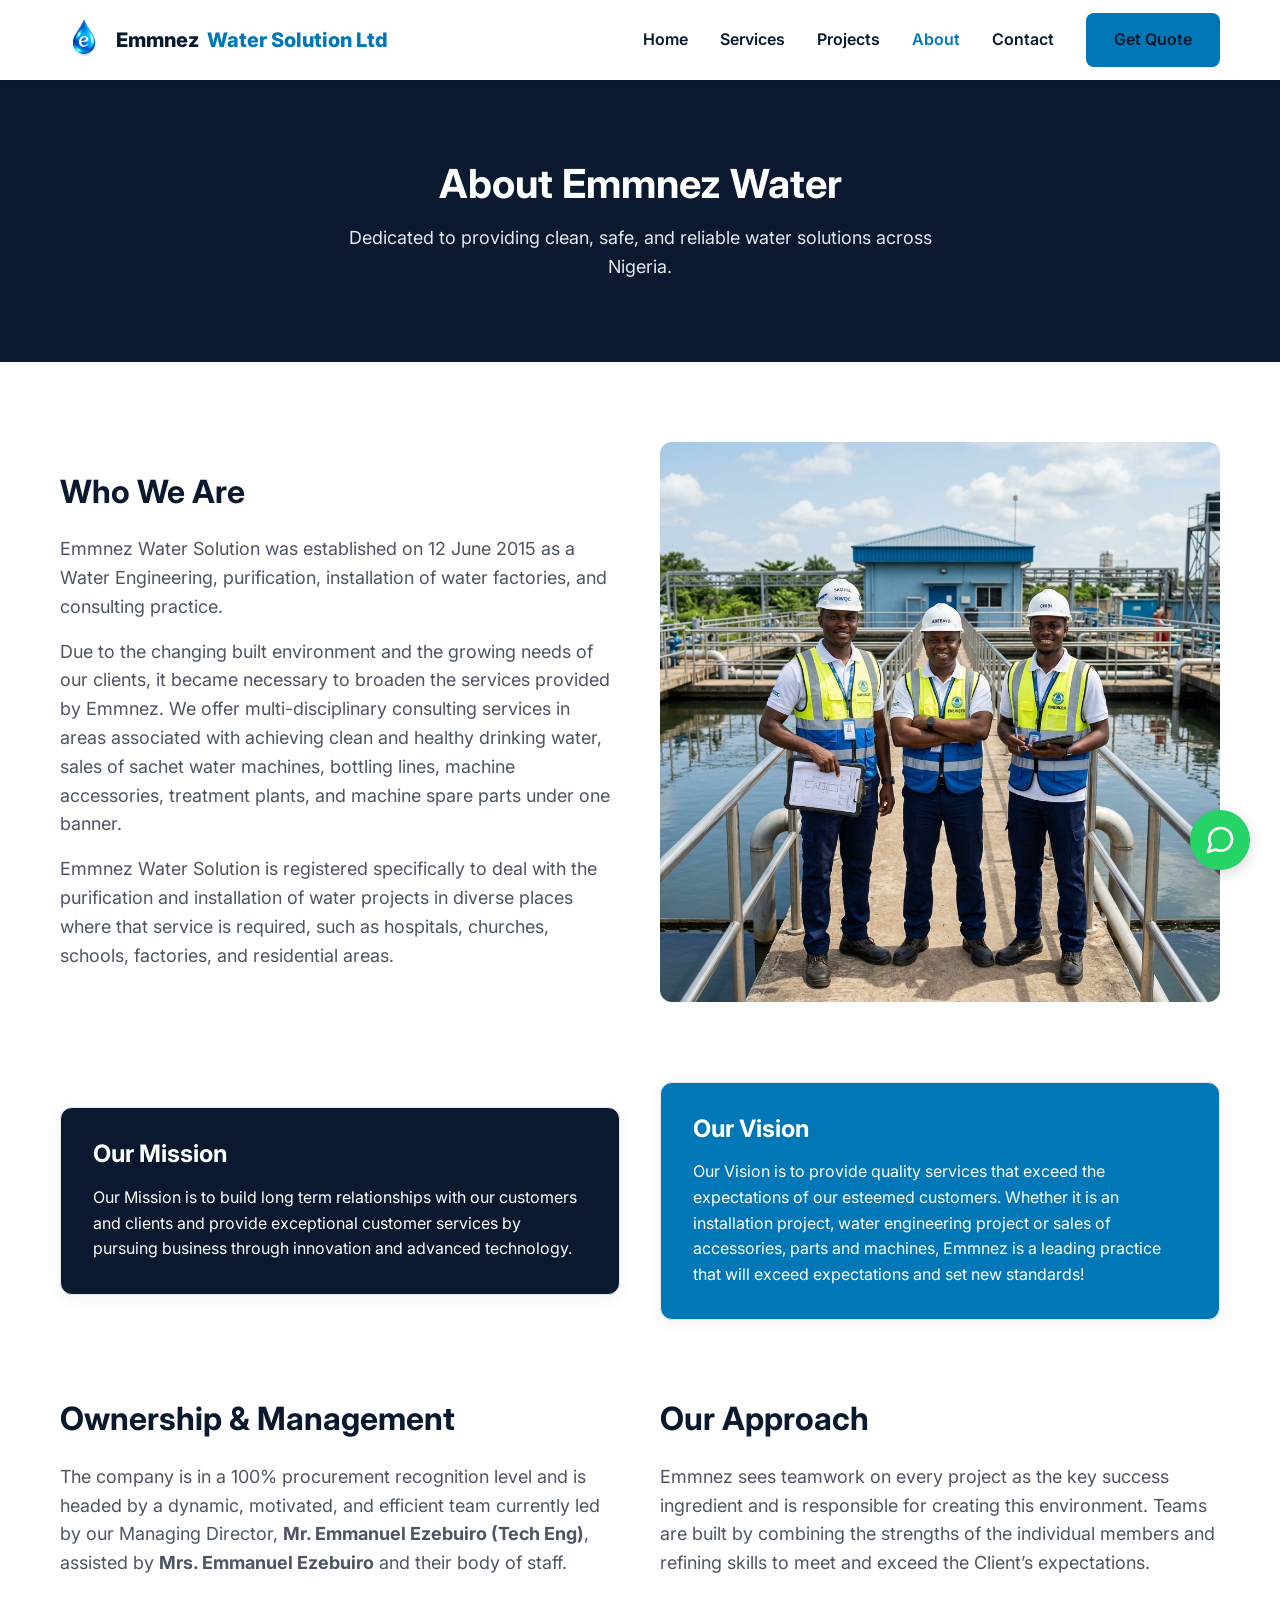
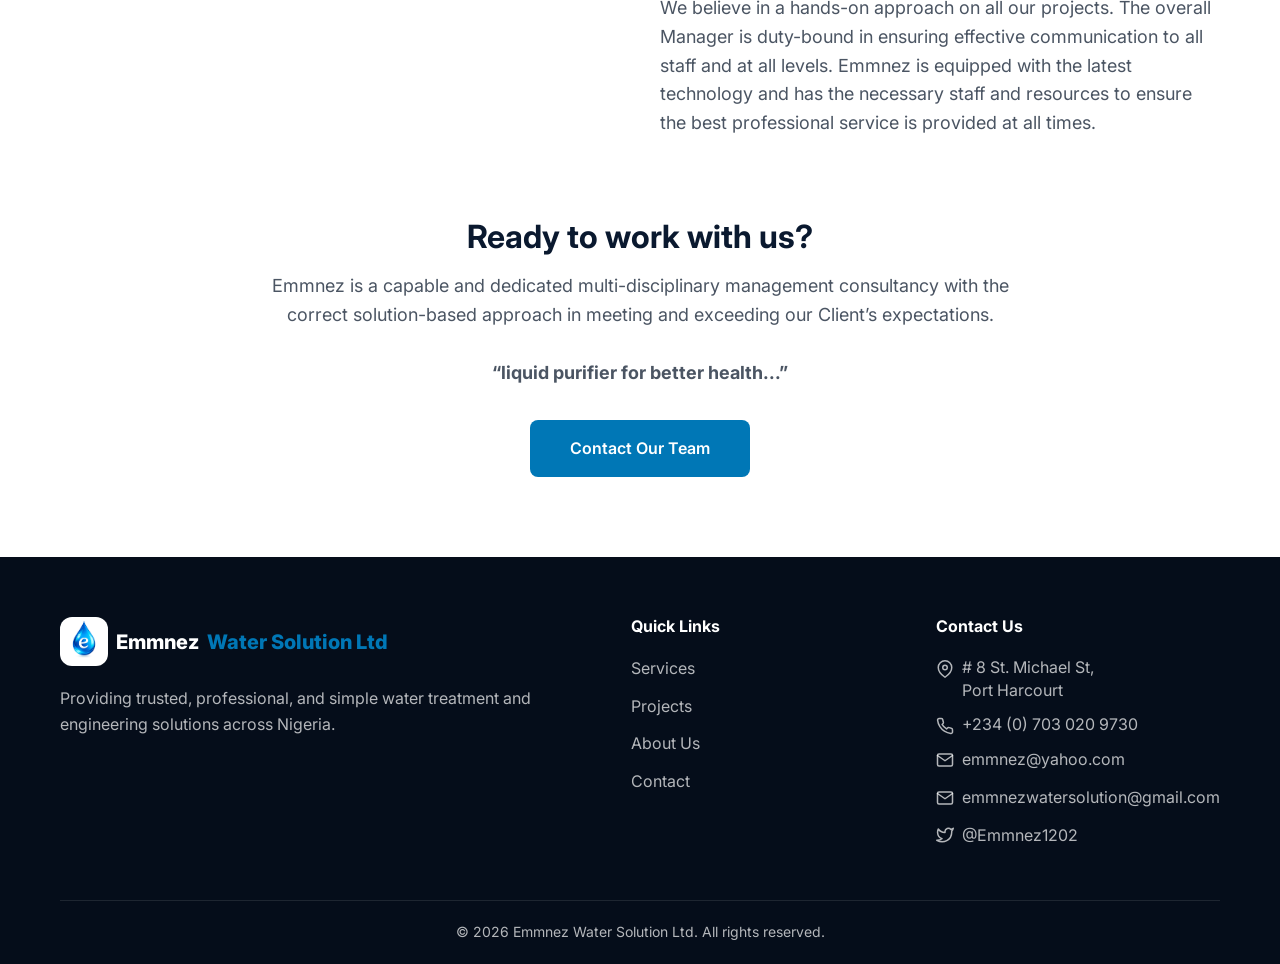
==== commit 248cb20d: "update: updated footer details" ====
--- a/about.html
+++ b/about.html
@@ -153,6 +153,8 @@
                                 </path>
                                 <polyline points="22,6 12,13 2,6"></polyline>
                             </svg> <a href="mailto:emmnez@yahoo.com">emmnez@yahoo.com</a></li>
+                        <li style="display: flex; align-items: center; gap: 8px;"><svg width="18" height="18" style="flex-shrink: 0;" viewBox="0 0 24 24" fill="none" stroke="currentColor" stroke-width="2" stroke-linecap="round" stroke-linejoin="round"><path d="M4 4h16c1.1 0 2 .9 2 2v12c0 1.1-.9 2-2 2H4c-1.1 0-2-.9-2-2V6c0-1.1.9-2 2-2z"></path><polyline points="22,6 12,13 2,6"></polyline></svg> <a href="mailto:emmnezwatersolution@gmail.com">emmnezwatersolution@gmail.com</a></li>
+                        <li style="display: flex; align-items: center; gap: 8px;"><svg width="18" height="18" style="flex-shrink: 0;" viewBox="0 0 24 24" fill="none" stroke="currentColor" stroke-width="2" stroke-linecap="round" stroke-linejoin="round"><path d="M23 3a10.9 10.9 0 0 1-3.14 1.53 4.48 4.48 0 0 0-7.86 3v1A10.66 10.66 0 0 1 3 4s-4 9 5 13a11.64 11.64 0 0 1-7 2c9 5 20 0 20-11.5a4.5 4.5 0 0 0-.08-.83A7.72 7.72 0 0 0 23 3z"></path></svg> <a href="https://twitter.com/Emmnez1202" target="_blank">@Emmnez1202</a></li>
                     </ul>
                 </div>
             </div>
--- a/css/style.css
+++ b/css/style.css
@@ -5,9 +5,9 @@
     --text-gray: #4B5563;
     --accent-blue: #0077B6;
     --border-light: #E5E7EB;
-    
+
     --font-main: 'Inter', sans-serif;
-    
+
     --transition-fast: 0.2s ease;
     --transition-smooth: 0.3s ease-in-out;
 }
@@ -30,7 +30,12 @@
     -webkit-font-smoothing: antialiased;
 }
 
-h1, h2, h3, h4, h5, h6 {
+h1,
+h2,
+h3,
+h4,
+h5,
+h6 {
     color: var(--primary-navy);
     font-weight: 700;
     line-height: 1.2;
@@ -85,7 +90,8 @@
     transition: all var(--transition-fast);
     border: none;
     min-width: 44px;
-    min-height: 44px; /* Touch target size */
+    min-height: 44px;
+    /* Touch target size */
 }
 
 .btn-primary {
@@ -151,7 +157,8 @@
 }
 
 .nav-links {
-    display: none; /* Mobile first */
+    display: none;
+    /* Mobile first */
 }
 
 .hamburger {
@@ -195,19 +202,20 @@
 /* Mobile Menu */
 .mobile-menu {
     position: fixed;
-    top: 0;
-    right: -100%;
-    width: 80%;
-    max-width: 400px;
-    height: 100vh;
+    top: 80px;
+    right: -105%;
+    width: 72%;
+    max-width: 320px;
+    height: auto;
     background-color: var(--secondary-white);
-    box-shadow: -5px 0 15px rgba(0, 0, 0, 0.1);
+    box-shadow: -5px 8px 24px rgba(0, 0, 0, 0.12);
+    border-radius: 0 0 0 16px;
     z-index: 999;
-    padding: 100px 40px 40px;
+    padding: 24px 32px 32px;
     transition: right var(--transition-smooth);
     display: flex;
     flex-direction: column;
-    gap: 24px;
+    gap: 4px;
 }
 
 .mobile-menu.active {
@@ -215,10 +223,10 @@
 }
 
 .mobile-menu a:not(.btn) {
-    font-size: 1.5rem;
+    font-size: 1.1rem;
     font-weight: 700;
     color: var(--primary-navy);
-    padding: 12px 0;
+    padding: 10px 0;
     position: relative;
     width: fit-content;
     transition: color 0.3s ease;
@@ -273,7 +281,8 @@
 
 /* Main Content Wrapper */
 main {
-    margin-top: 80px; /* Offset for fixed header */
+    margin-top: 80px;
+    /* Offset for fixed header */
 }
 
 /* Hero Section */
@@ -605,6 +614,7 @@
         opacity: 0;
         transform: translateY(20px);
     }
+
     to {
         opacity: 1;
         transform: translateY(0);
@@ -659,24 +669,24 @@
     .grid-3 {
         grid-template-columns: repeat(3, 1fr);
     }
-    
+
     .grid-4 {
         grid-template-columns: repeat(2, 1fr);
     }
-    
+
     .grid-2 {
         grid-template-columns: repeat(2, 1fr);
         align-items: center;
     }
-    
+
     .hero h1 {
         font-size: 3.5rem;
     }
-    
+
     .hero p {
         font-size: 1.25rem;
     }
-    
+
     .footer-top {
         grid-template-columns: 2fr 1fr 1fr;
     }
@@ -684,9 +694,10 @@
     .service-detail {
         grid-template-columns: 1fr 1fr;
     }
-    
+
     .service-detail:nth-child(even) .service-img-col {
-        order: 1; /* Reset on desktop so image is on right */
+        order: 1;
+        /* Reset on desktop so image is on right */
     }
 }
 
@@ -694,27 +705,27 @@
     .hamburger {
         display: none;
     }
-    
+
     .nav-links {
         display: flex;
         gap: 32px;
         align-items: center;
     }
-    
+
     .nav-links a {
         font-weight: 600;
         color: var(--primary-navy);
     }
-    
+
     .nav-links a.active {
         color: var(--accent-blue);
     }
-    
+
     .nav-links a:hover {
         color: var(--accent-blue);
     }
-    
+
     .grid-4 {
         grid-template-columns: repeat(4, 1fr);
     }
-}
+}
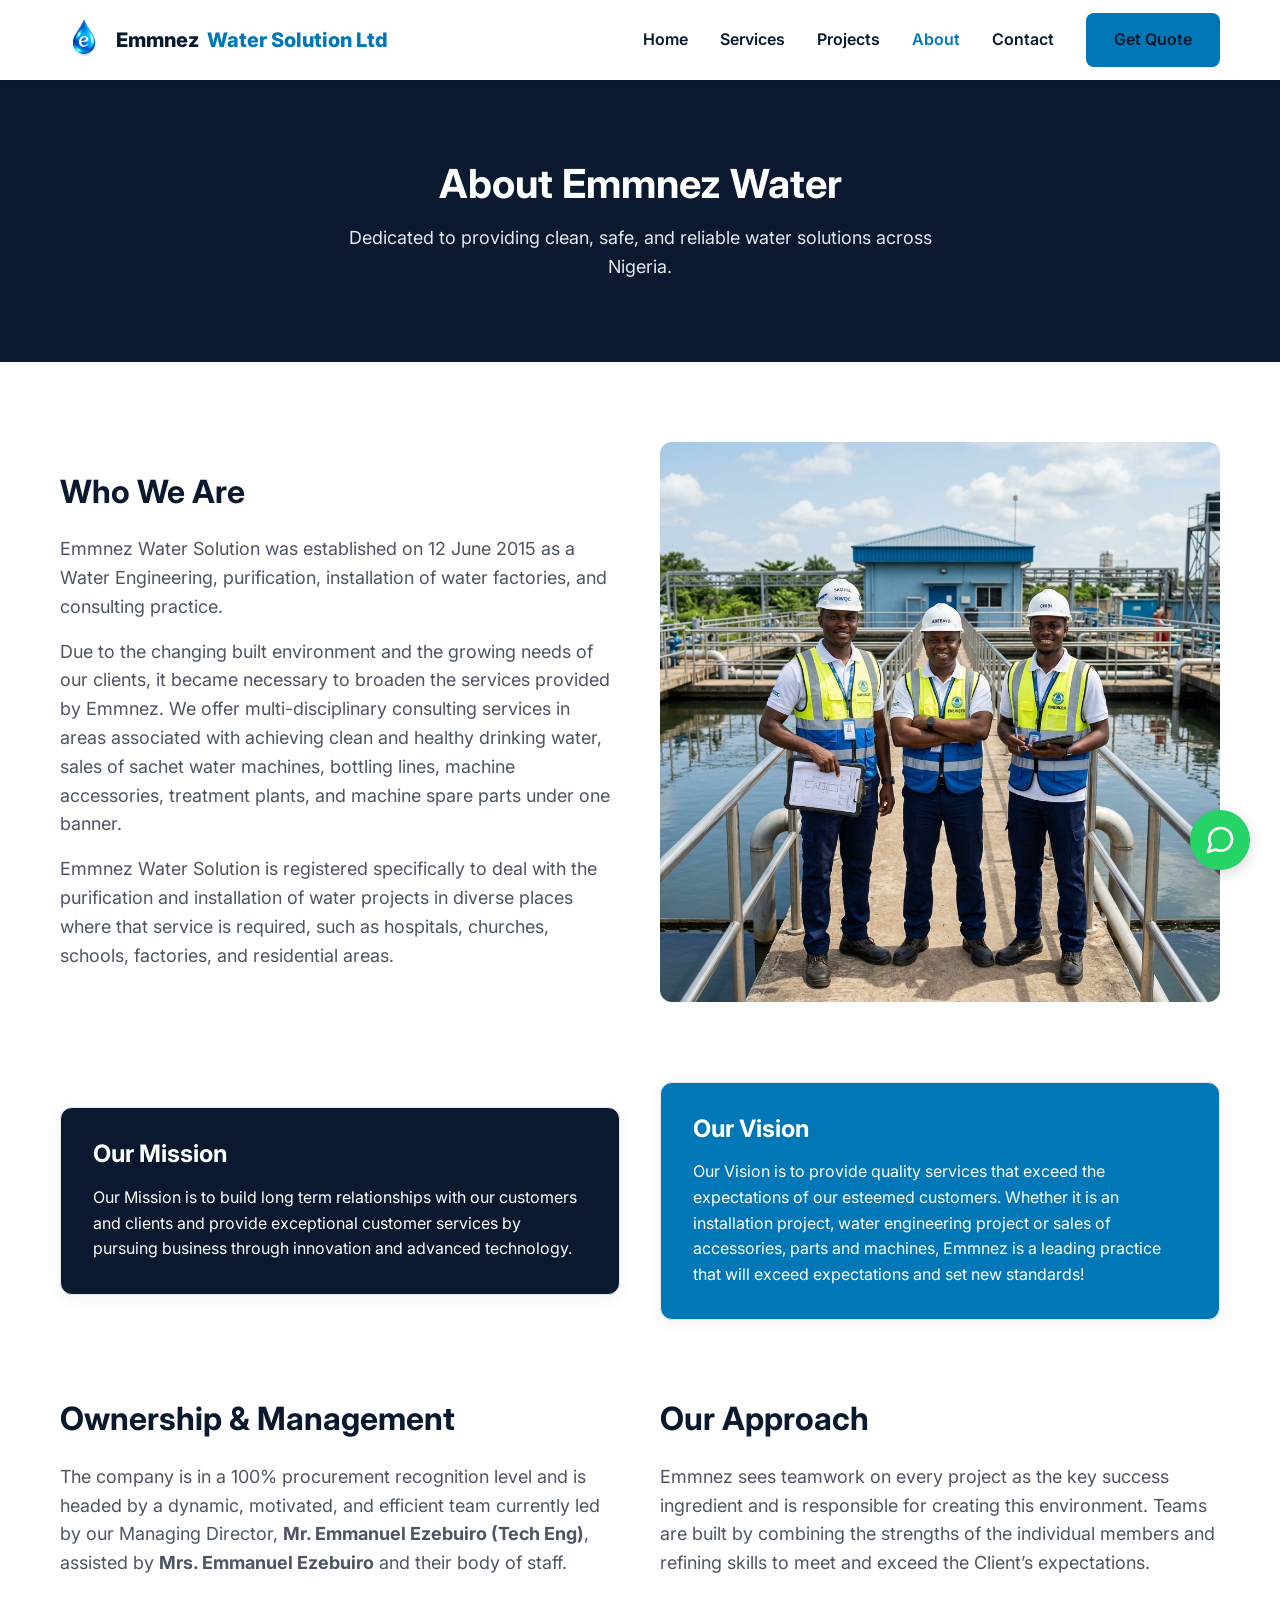
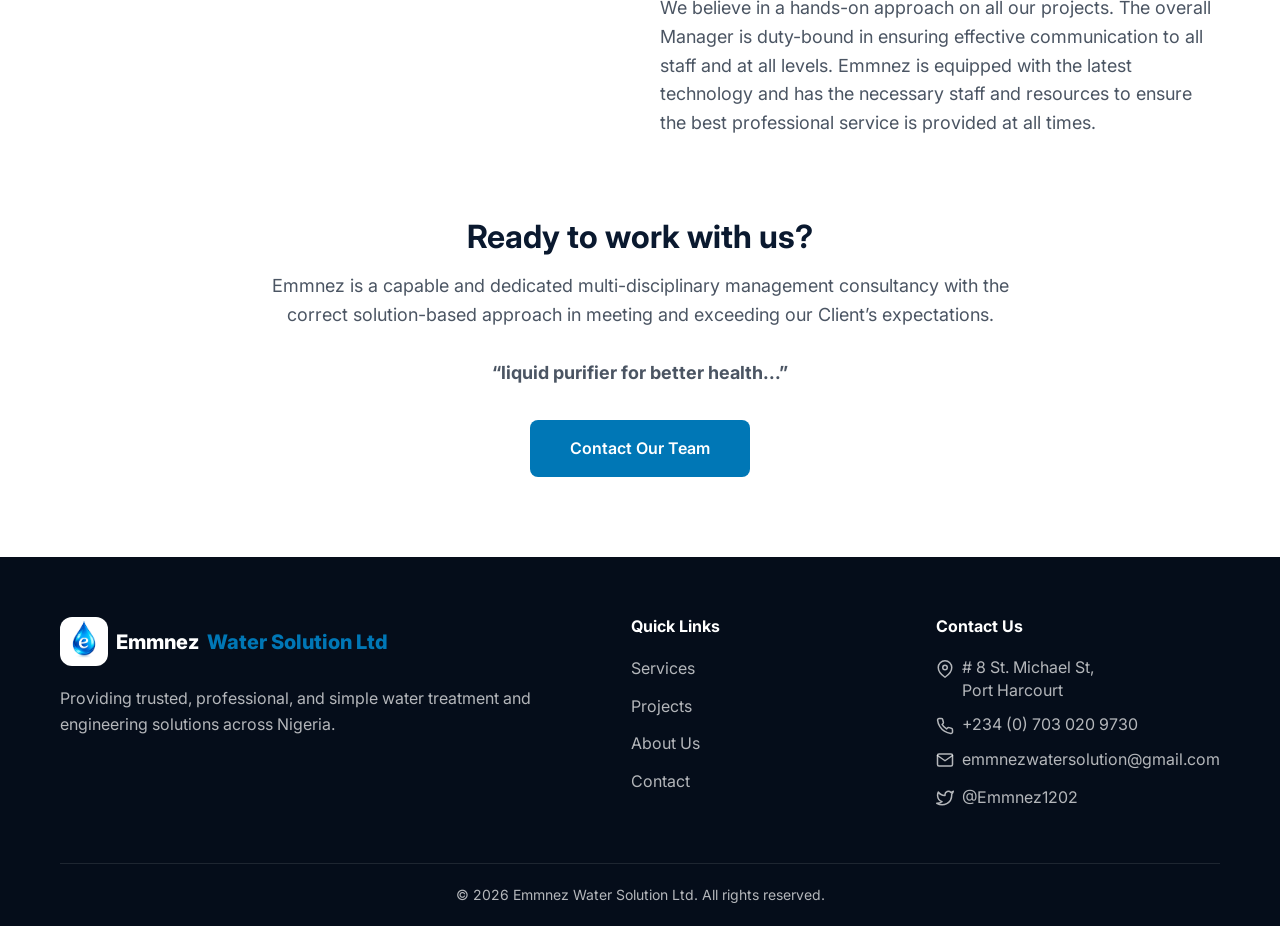
==== commit 3740594f: "added branch offices to the home page" ====
--- a/about.html
+++ b/about.html
@@ -146,13 +146,7 @@
                                 </path>
                             </svg> <span style="line-height: 1.4;"><a href="tel:+2347030209730">+234 (0) 703 020
                                     9730</a></span></li>
-                        <li style="display: flex; align-items: center; gap: 8px;"><svg width="18" height="18"
-                                style="flex-shrink: 0;" viewBox="0 0 24 24" fill="none" stroke="currentColor"
-                                stroke-width="2" stroke-linecap="round" stroke-linejoin="round">
-                                <path d="M4 4h16c1.1 0 2 .9 2 2v12c0 1.1-.9 2-2 2H4c-1.1 0-2-.9-2-2V6c0-1.1.9-2 2-2z">
-                                </path>
-                                <polyline points="22,6 12,13 2,6"></polyline>
-                            </svg> <a href="mailto:emmnez@yahoo.com">emmnez@yahoo.com</a></li>
+
                         <li style="display: flex; align-items: center; gap: 8px;"><svg width="18" height="18" style="flex-shrink: 0;" viewBox="0 0 24 24" fill="none" stroke="currentColor" stroke-width="2" stroke-linecap="round" stroke-linejoin="round"><path d="M4 4h16c1.1 0 2 .9 2 2v12c0 1.1-.9 2-2 2H4c-1.1 0-2-.9-2-2V6c0-1.1.9-2 2-2z"></path><polyline points="22,6 12,13 2,6"></polyline></svg> <a href="mailto:emmnezwatersolution@gmail.com">emmnezwatersolution@gmail.com</a></li>
                         <li style="display: flex; align-items: center; gap: 8px;"><svg width="18" height="18" style="flex-shrink: 0;" viewBox="0 0 24 24" fill="none" stroke="currentColor" stroke-width="2" stroke-linecap="round" stroke-linejoin="round"><path d="M23 3a10.9 10.9 0 0 1-3.14 1.53 4.48 4.48 0 0 0-7.86 3v1A10.66 10.66 0 0 1 3 4s-4 9 5 13a11.64 11.64 0 0 1-7 2c9 5 20 0 20-11.5a4.5 4.5 0 0 0-.08-.83A7.72 7.72 0 0 0 23 3z"></path></svg> <a href="https://twitter.com/Emmnez1202" target="_blank">@Emmnez1202</a></li>
                     </ul>
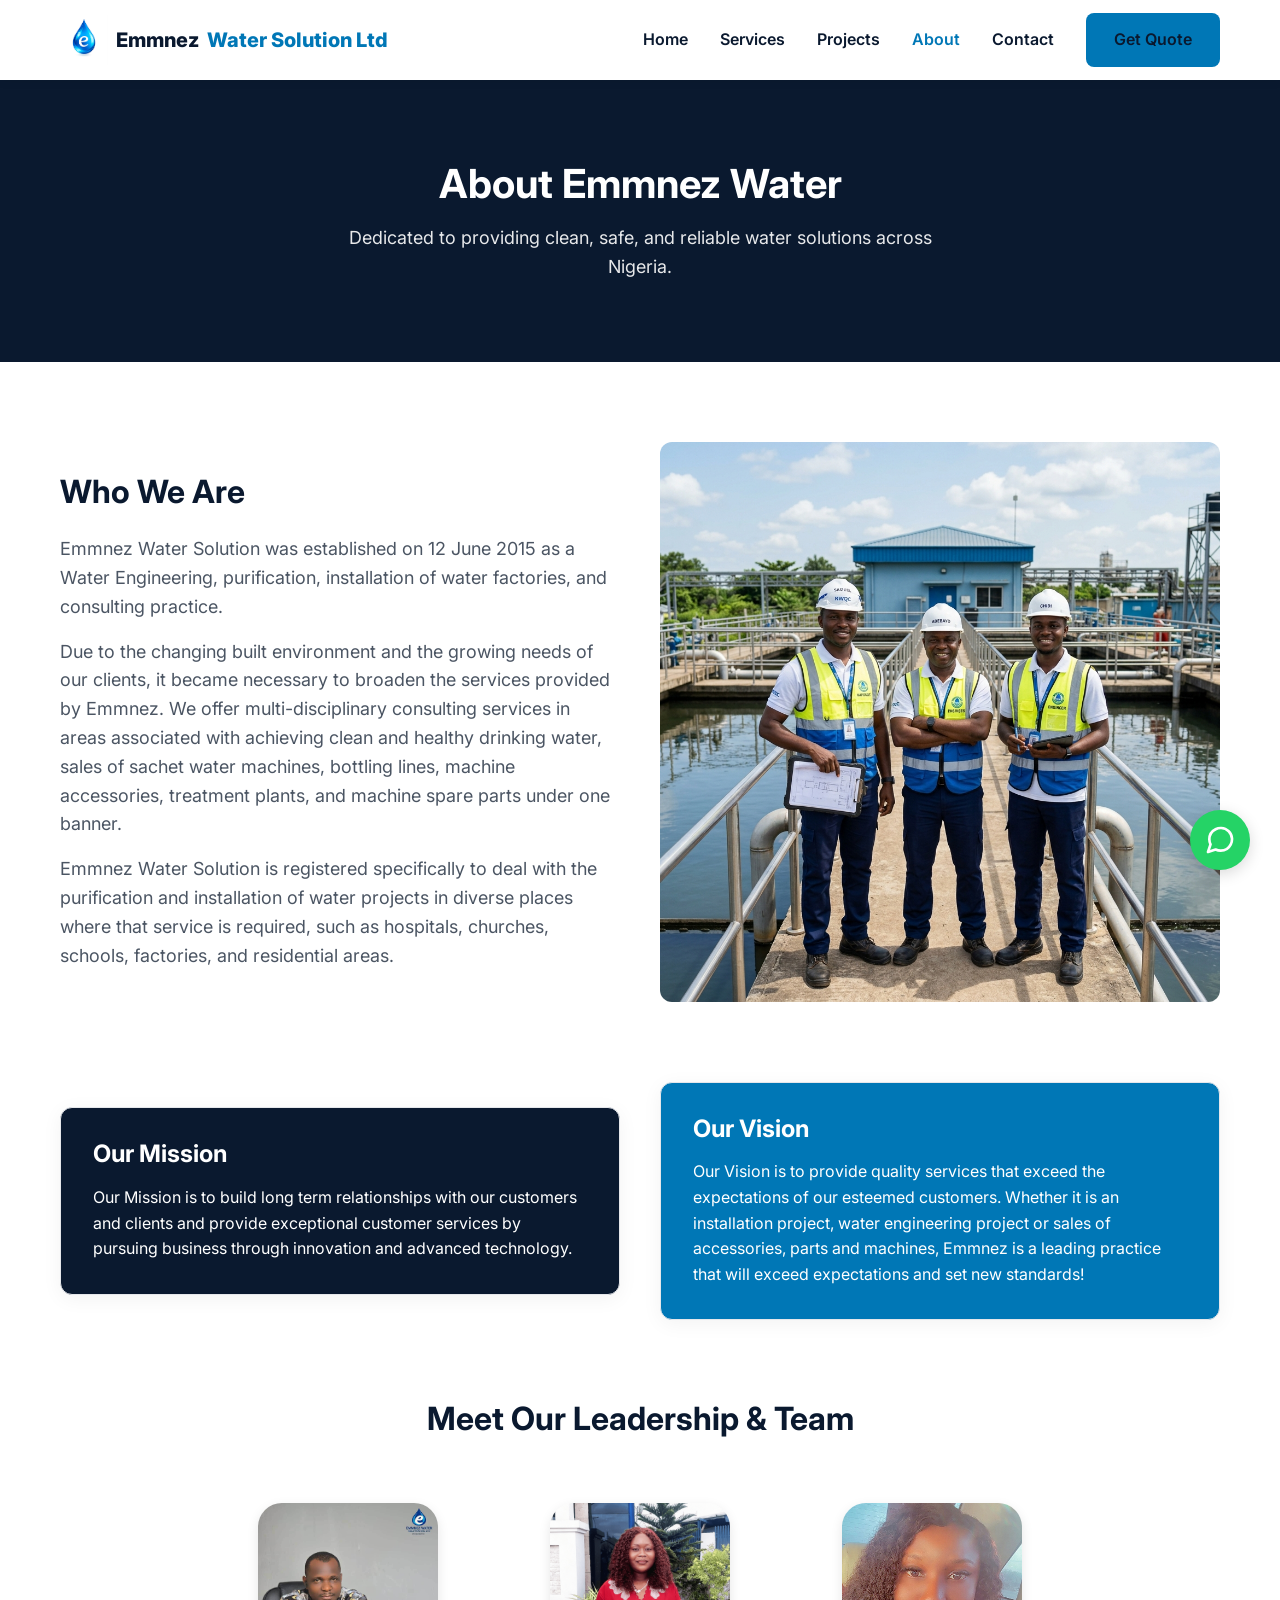
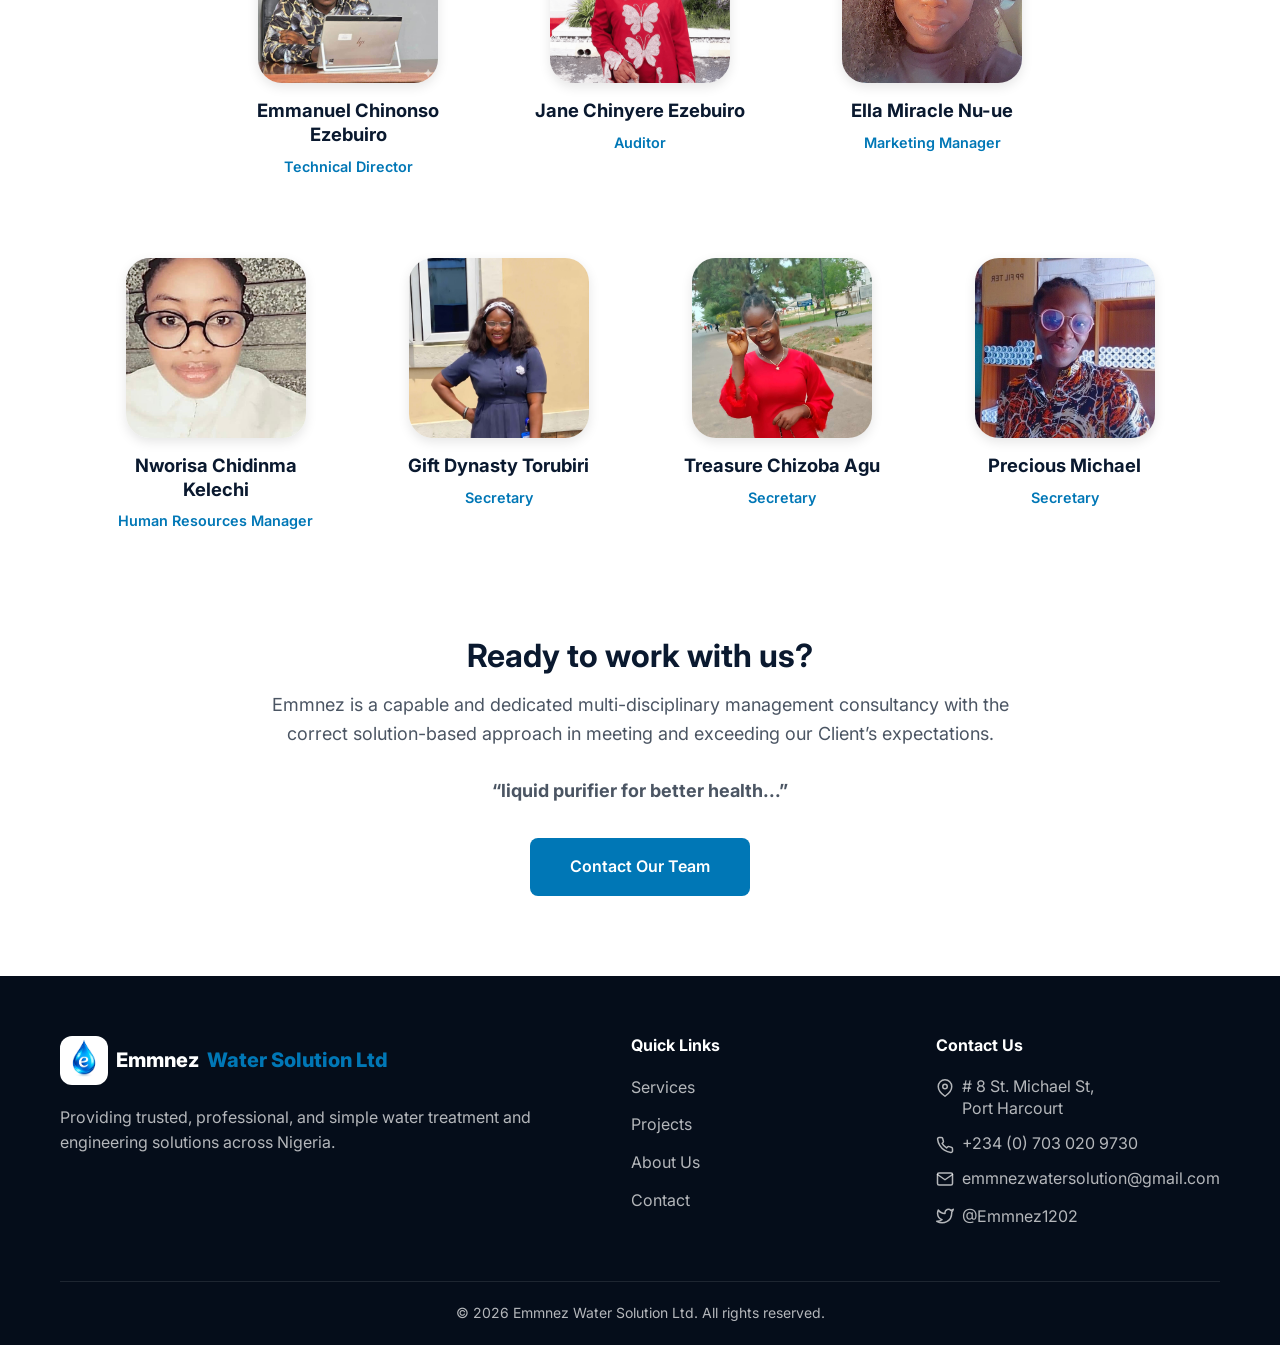
==== commit 9d0df1a1: "added a staff section in the about pages with name, roles, and images of the staffs" ====
--- a/about.html
+++ b/about.html
@@ -86,15 +86,50 @@
                     </div>
                 </div>
 
-                <div class="grid-2" style="margin-bottom: 80px; align-items: flex-start;">
-                    <div>
-                        <h2 style="font-size: 2rem; margin-bottom: 24px;">Ownership & Management</h2>
-                        <p style="font-size: 1.125rem;">The company is in a 100% procurement recognition level and is headed by a dynamic, motivated, and efficient team currently led by our Managing Director, <strong>Mr. Emmanuel Ezebuiro (Tech Eng)</strong>, assisted by <strong>Mrs. Emmanuel Ezebuiro</strong> and their body of staff.</p>
-                    </div>
-                    <div>
-                        <h2 style="font-size: 2rem; margin-bottom: 24px;">Our Approach</h2>
-                        <p style="margin-bottom: 16px; font-size: 1.125rem;">Emmnez sees teamwork on every project as the key success ingredient and is responsible for creating this environment. Teams are built by combining the strengths of the individual members and refining skills to meet and exceed the Client’s expectations.</p>
-                        <p style="font-size: 1.125rem;">We believe in a hands-on approach on all our projects. The overall Manager is duty-bound in ensuring effective communication to all staff and at all levels. Emmnez is equipped with the latest technology and has the necessary staff and resources to ensure the best professional service is provided at all times.</p>
+                <div style="margin-bottom: 80px;">
+                    <h2 style="font-size: 2rem; margin-bottom: 40px; text-align: center;">Meet Our Leadership & Team</h2>
+                    
+                    <!-- Leadership Row -->
+                    <div class="team-grid-top">
+                        <div class="team-card">
+                            <img src="images/team-emmanuel.jpg" alt="Emmanuel Chinonso Ezebuiro" class="team-photo" loading="lazy">
+                            <h4 class="team-name">Emmanuel Chinonso Ezebuiro</h4>
+                            <p class="team-role">Technical Director</p>
+                        </div>
+                        <div class="team-card">
+                            <img src="images/team-jane.png" alt="Jane Chinyere Ezebuiro" class="team-photo" loading="lazy">
+                            <h4 class="team-name">Jane Chinyere Ezebuiro</h4>
+                            <p class="team-role">Auditor</p>
+                        </div>
+                        <div class="team-card">
+                            <img src="images/team-ella.jpg" alt="Ella Miracle Nu-ue" class="team-photo" loading="lazy">
+                            <h4 class="team-name">Ella Miracle Nu-ue</h4>
+                            <p class="team-role">Marketing Manager</p>
+                        </div>
+                    </div>
+
+                    <!-- Staff Row -->
+                    <div class="team-grid-bottom">
+                        <div class="team-card">
+                            <img src="images/team-nworisa.jpg" alt="Nworisa Chidinma Kelechi" class="team-photo" loading="lazy">
+                            <h4 class="team-name">Nworisa Chidinma Kelechi</h4>
+                            <p class="team-role">Human Resources Manager</p>
+                        </div>
+                        <div class="team-card">
+                            <img src="images/team-gift.jpg" alt="Gift Dynasty Torubiri" class="team-photo" loading="lazy">
+                            <h4 class="team-name">Gift Dynasty Torubiri</h4>
+                            <p class="team-role">Secretary</p>
+                        </div>
+                        <div class="team-card">
+                            <img src="images/team-treasure.jpg" alt="Treasure Chizoba Agu" class="team-photo" loading="lazy">
+                            <h4 class="team-name">Treasure Chizoba Agu</h4>
+                            <p class="team-role">Secretary</p>
+                        </div>
+                        <div class="team-card">
+                            <img src="images/team-precious.jpg" alt="Precious Michael" class="team-photo" loading="lazy">
+                            <h4 class="team-name">Precious Michael</h4>
+                            <p class="team-role">Secretary</p>
+                        </div>
                     </div>
                 </div>
 
--- a/css/style.css
+++ b/css/style.css
@@ -728,4 +728,54 @@
     .grid-4 {
         grid-template-columns: repeat(4, 1fr);
     }
+}
+
+/* Team Section */
+.team-grid-top,
+.team-grid-bottom {
+    display: flex;
+    flex-wrap: wrap;
+    justify-content: center;
+    gap: 32px;
+    margin-bottom: 32px;
+    max-width: 1100px;
+    margin-left: auto;
+    margin-right: auto;
+}
+
+.team-card {
+    text-align: center;
+    background-color: var(--secondary-white);
+    padding: 24px;
+    border-radius: 12px;
+    box-shadow: var(--shadow-light);
+    transition: transform var(--transition-smooth);
+    flex: 1 1 200px;
+    max-width: 260px;
+}
+
+.team-card:hover {
+    transform: translateY(-8px);
+}
+
+.team-photo {
+    width: 180px;
+    height: 180px;
+    object-fit: cover;
+    border-radius: 24px; /* Rounded squares as approved */
+    margin: 0 auto 16px auto;
+    box-shadow: 0 4px 12px rgba(0,0,0,0.1);
+}
+
+.team-name {
+    font-size: 1.15rem;
+    color: var(--primary-navy);
+    margin-bottom: 8px;
+    line-height: 1.3;
+}
+
+.team-role {
+    font-size: 0.9rem;
+    color: var(--accent-blue);
+    font-weight: 600;
 }
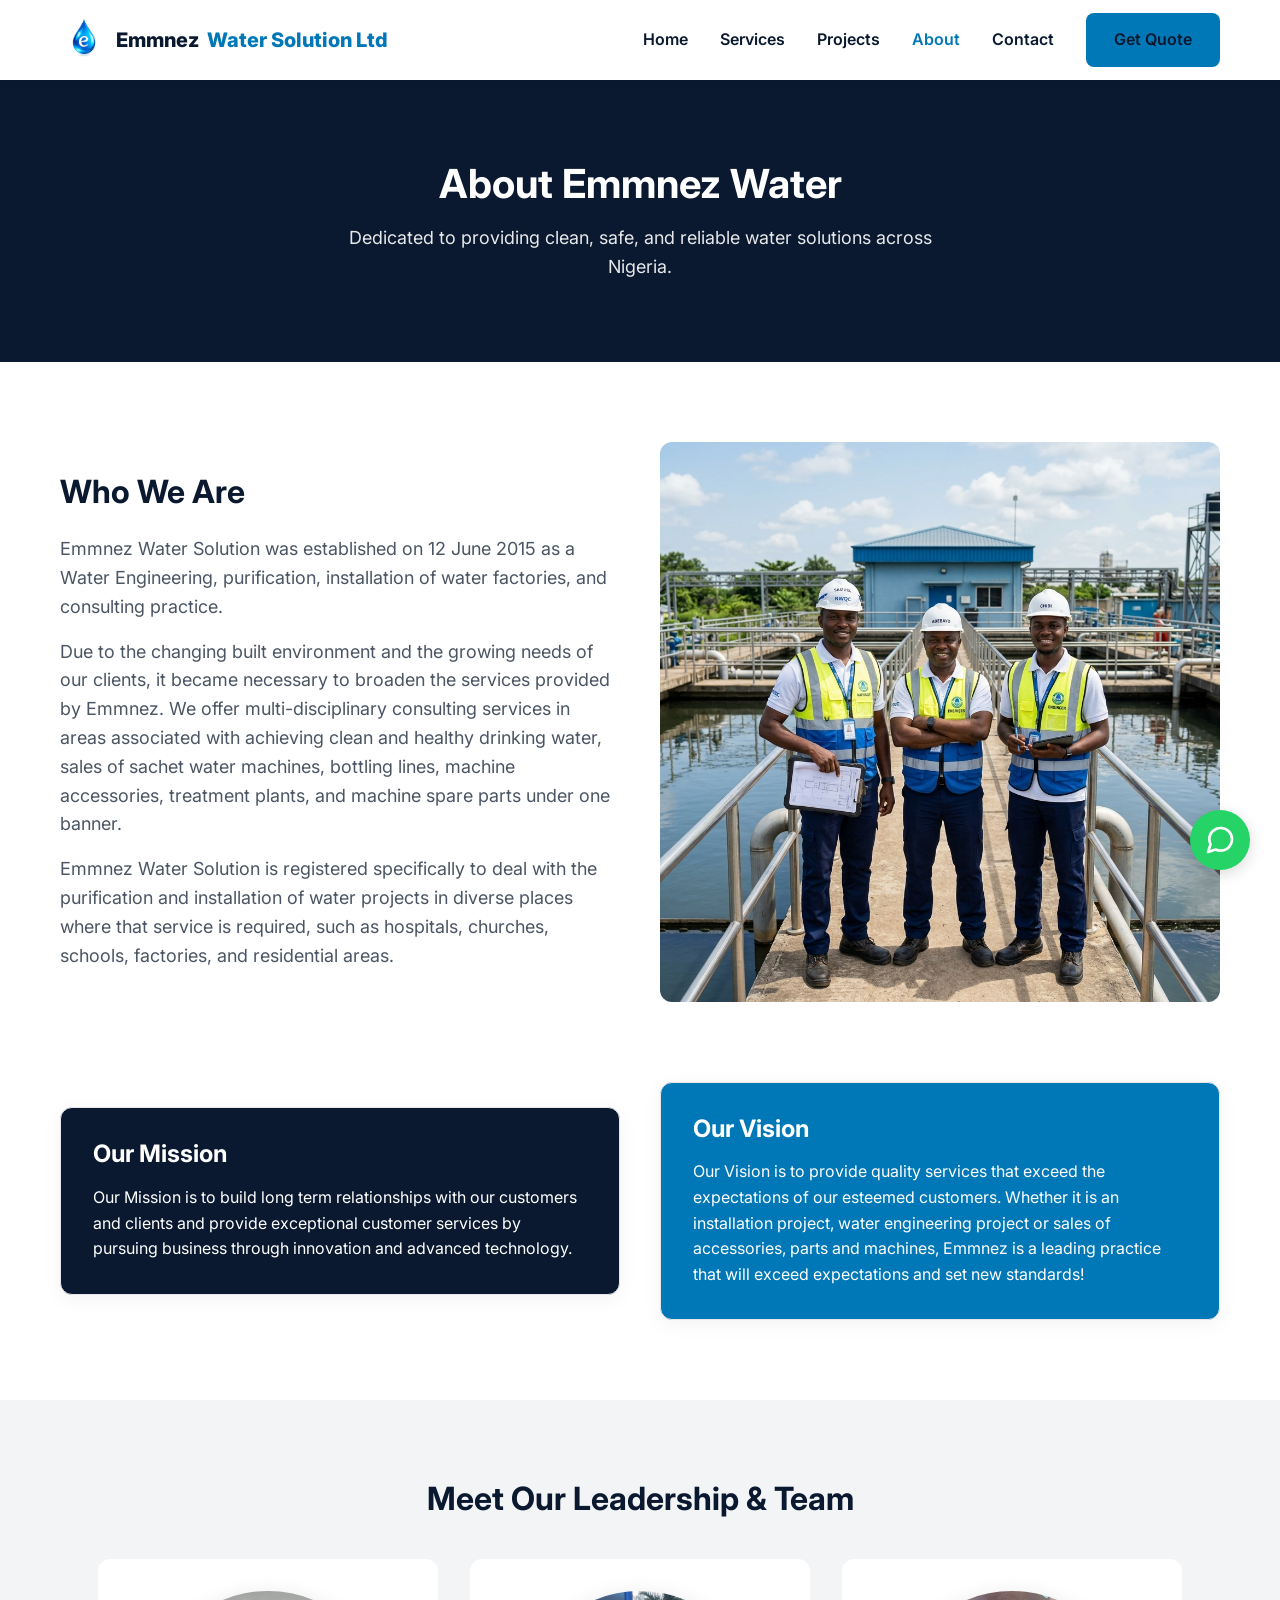
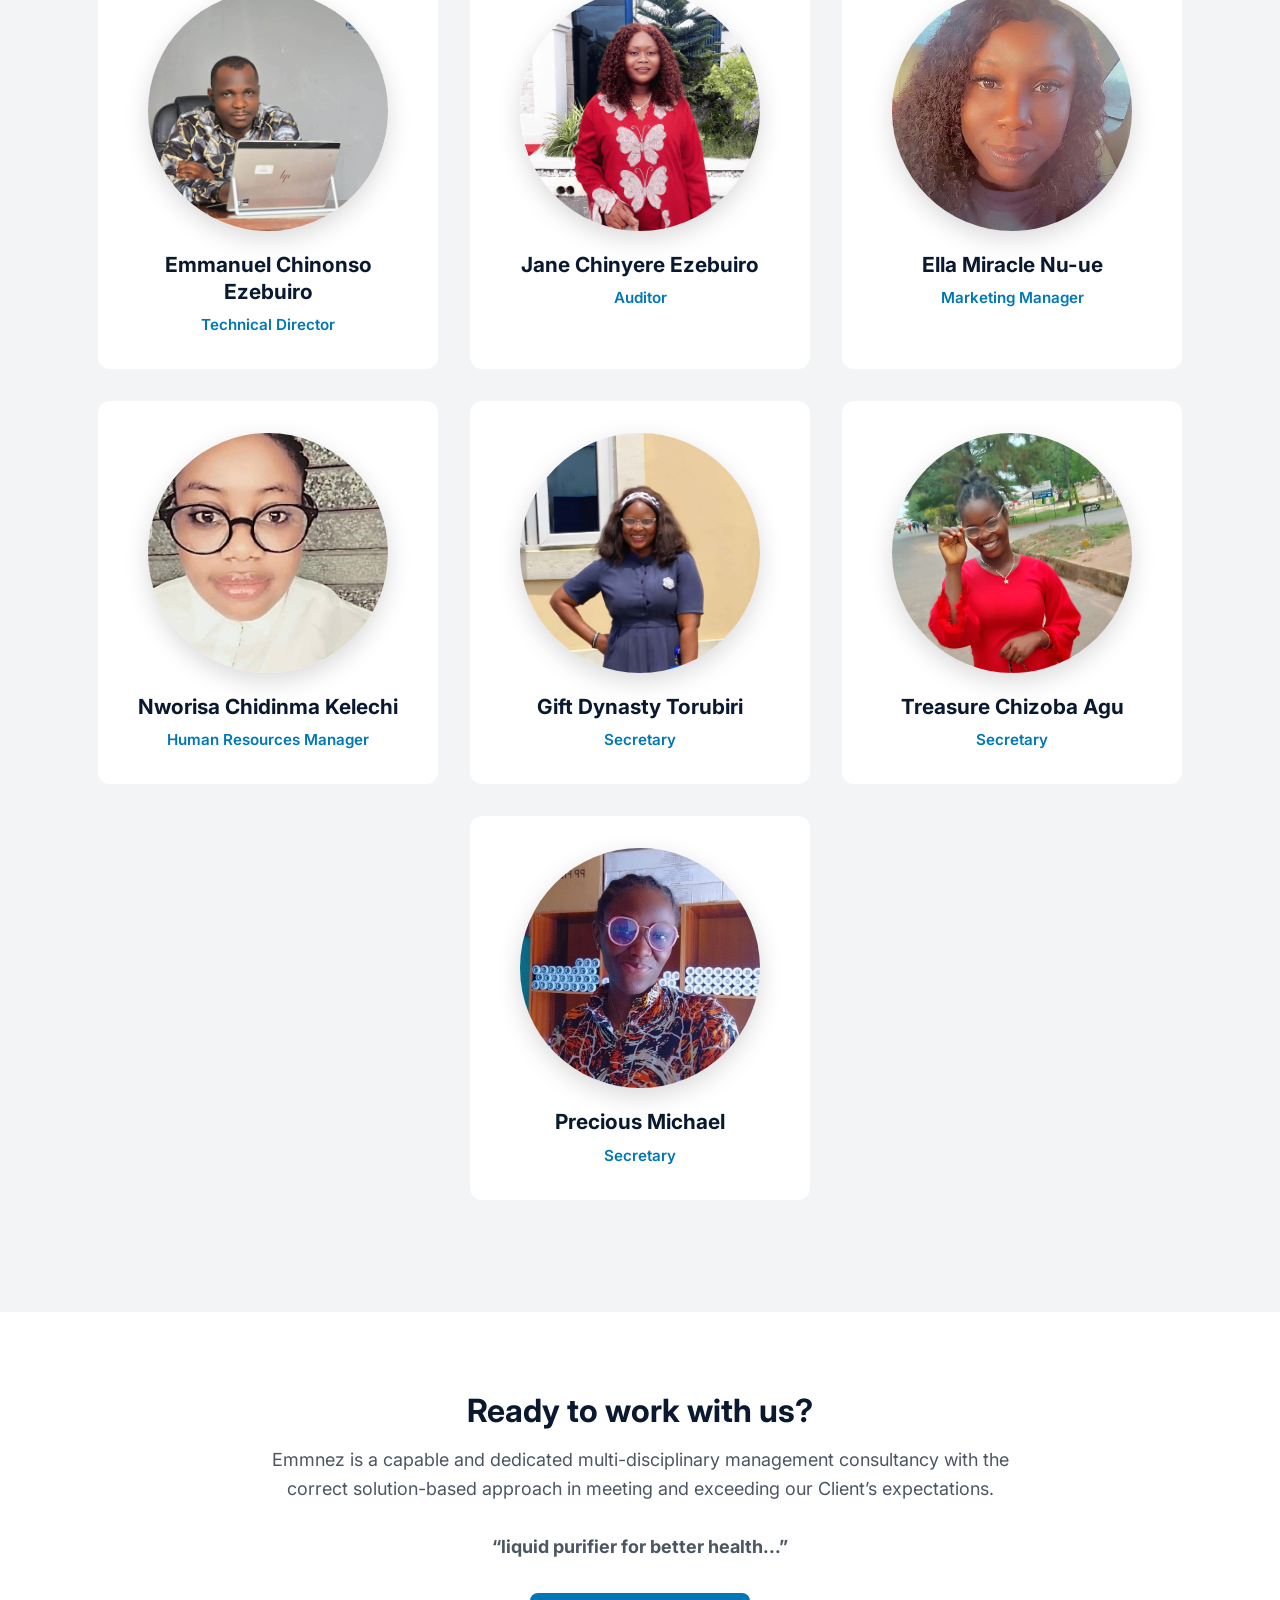
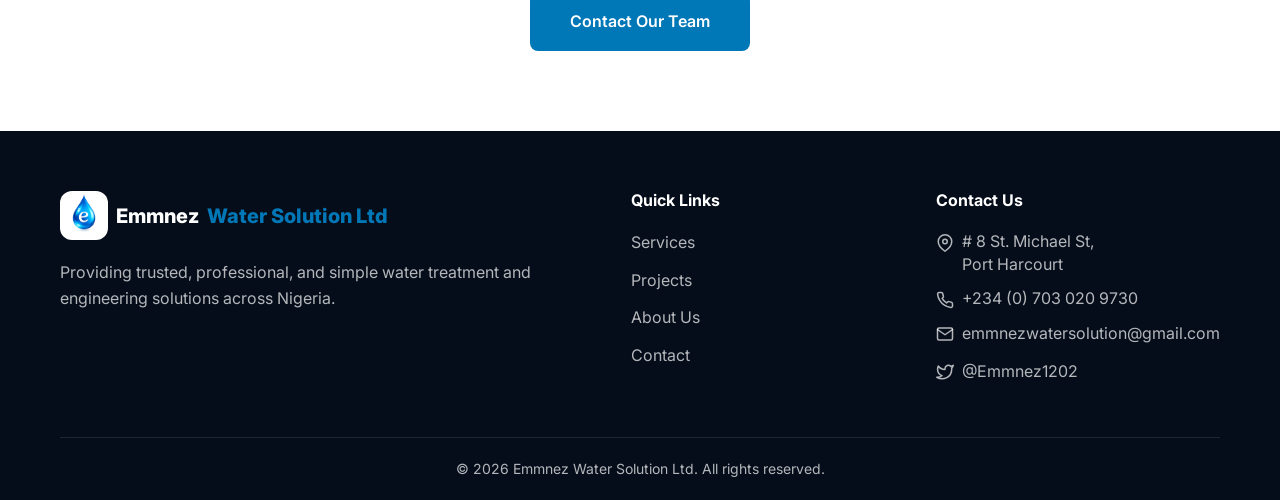
==== commit f65cdba4: "adjusted card size of staffs to look better on mobile ii" ====
--- a/about.html
+++ b/about.html
@@ -75,7 +75,7 @@
                     </div>
                 </div>
 
-                <div class="grid-2" style="margin-bottom: 80px;">
+                <div class="grid-2" style="margin-bottom: 0;">
                     <div class="card" style="background-color: var(--primary-navy); color: var(--secondary-white);">
                         <h3 style="color: var(--secondary-white); font-size: 1.5rem; margin-bottom: 16px;">Our Mission</h3>
                         <p>Our Mission is to build long term relationships with our customers and clients and provide exceptional customer services by pursuing business through innovation and advanced technology.</p>
@@ -85,8 +85,13 @@
                         <p>Our Vision is to provide quality services that exceed the expectations of our esteemed customers. Whether it is an installation project, water engineering project or sales of accessories, parts and machines, Emmnez is a leading practice that will exceed expectations and set new standards!</p>
                     </div>
                 </div>
-
-                <div style="margin-bottom: 80px;">
+            </div>
+        </section>
+
+        <!-- TEAM SECTION -->
+        <section class="section" style="background-color: var(--neutral-gray);">
+            <div class="container">
+                <div style="margin-bottom: 0;">
                     <h2 style="font-size: 2rem; margin-bottom: 40px; text-align: center;">Meet Our Leadership & Team</h2>
                     
                     <!-- Leadership Row -->
@@ -132,7 +137,12 @@
                         </div>
                     </div>
                 </div>
-
+            </div>
+        </section>
+
+        <!-- CTA SECTION -->
+        <section class="section">
+            <div class="container">
                 <div style="text-align: center;">
                     <h2 style="font-size: 2rem; margin-bottom: 16px;">Ready to work with us?</h2>
                     <p style="font-size: 1.125rem; max-width: 800px; margin: 0 auto 32px auto;">Emmnez is a capable and dedicated multi-disciplinary management consultancy with the correct solution-based approach in meeting and exceeding our Client’s expectations.<br><br><strong>“liquid purifier for better health...”</strong></p>
--- a/css/style.css
+++ b/css/style.css
@@ -746,12 +746,12 @@
 .team-card {
     text-align: center;
     background-color: var(--secondary-white);
-    padding: 24px;
+    padding: 32px 24px;
     border-radius: 12px;
     box-shadow: var(--shadow-light);
     transition: transform var(--transition-smooth);
-    flex: 1 1 200px;
-    max-width: 260px;
+    flex: 1 1 300px;
+    max-width: 340px;
 }
 
 .team-card:hover {
@@ -759,23 +759,23 @@
 }
 
 .team-photo {
-    width: 180px;
-    height: 180px;
+    width: 240px;
+    height: 240px;
     object-fit: cover;
-    border-radius: 24px; /* Rounded squares as approved */
-    margin: 0 auto 16px auto;
-    box-shadow: 0 4px 12px rgba(0,0,0,0.1);
+    border-radius: 50%; /* Perfect circular avatars */
+    margin: 0 auto 20px auto;
+    box-shadow: 0 8px 24px rgba(0,0,0,0.15); /* Stronger shadow to pop against the white card */
 }
 
 .team-name {
-    font-size: 1.15rem;
+    font-size: 1.3rem; /* Slightly larger */
     color: var(--primary-navy);
     margin-bottom: 8px;
     line-height: 1.3;
 }
 
 .team-role {
-    font-size: 0.9rem;
+    font-size: 0.95rem;
     color: var(--accent-blue);
     font-weight: 600;
 }
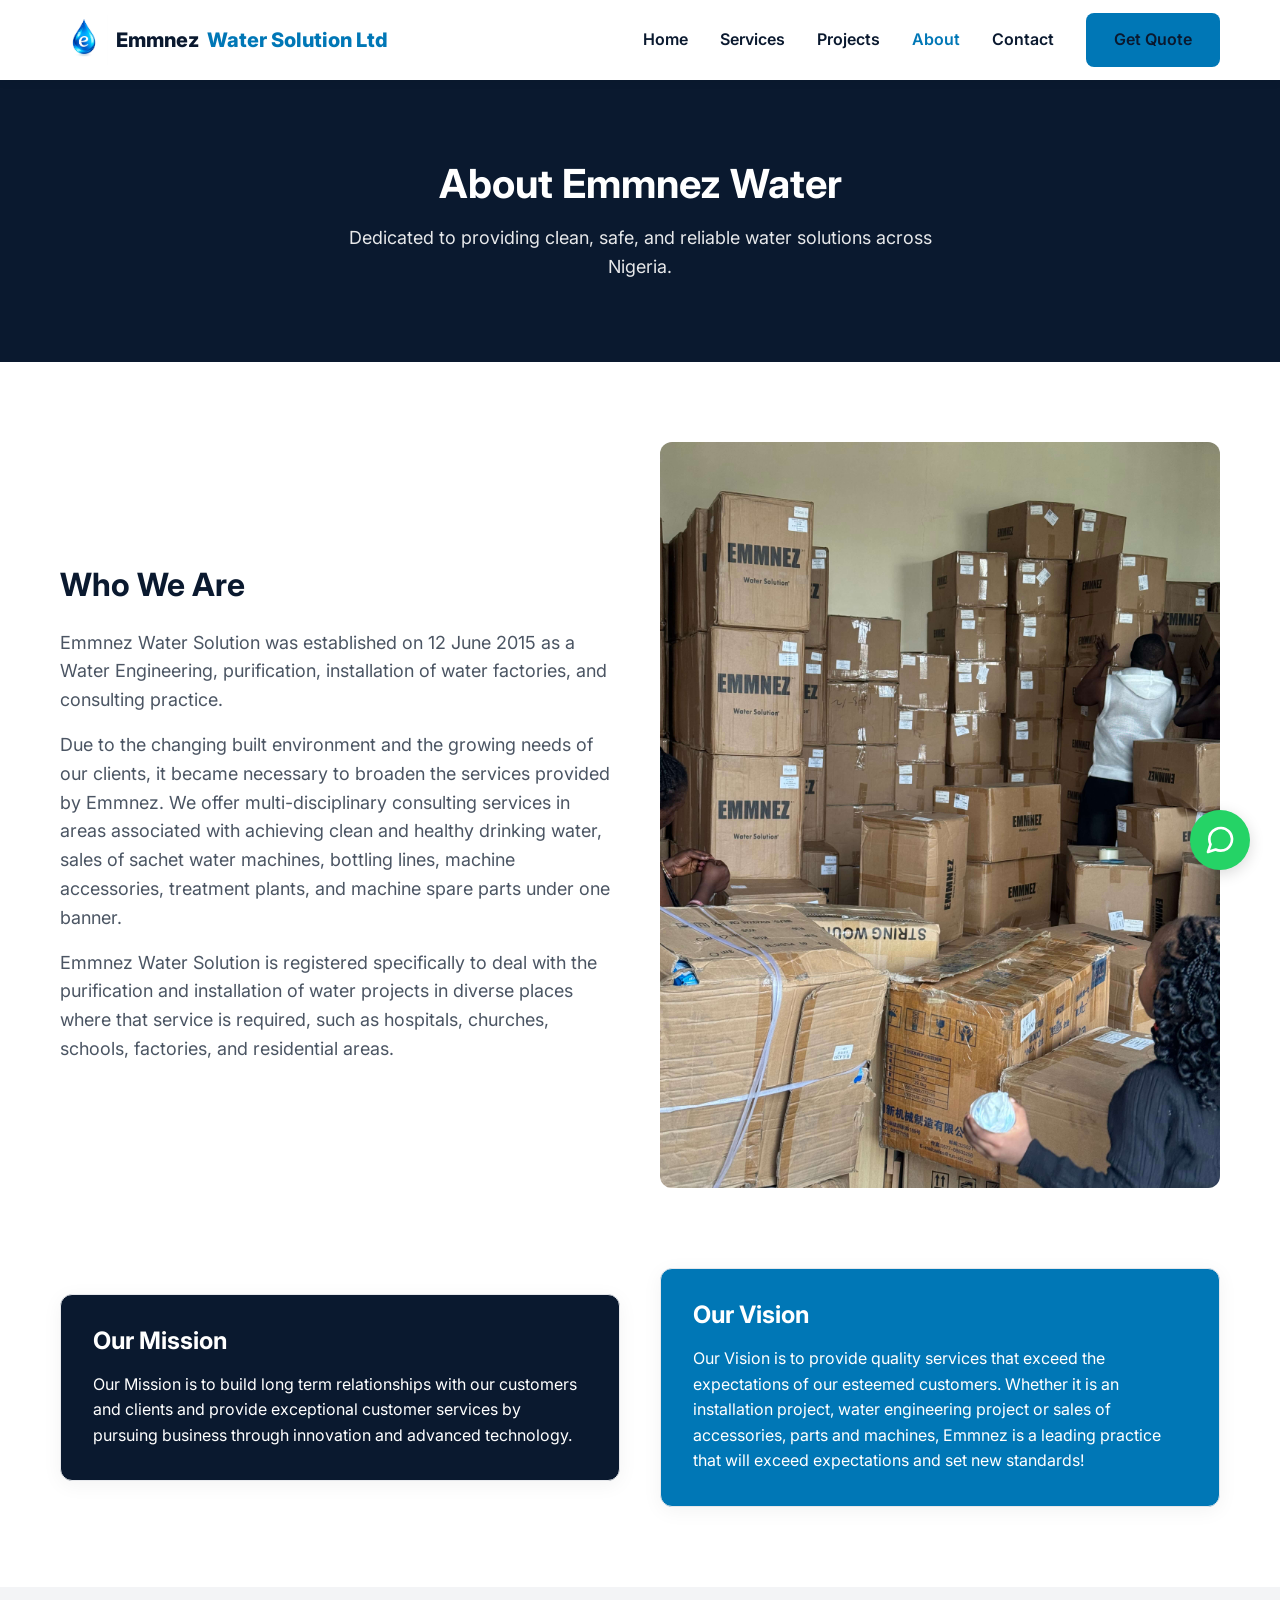
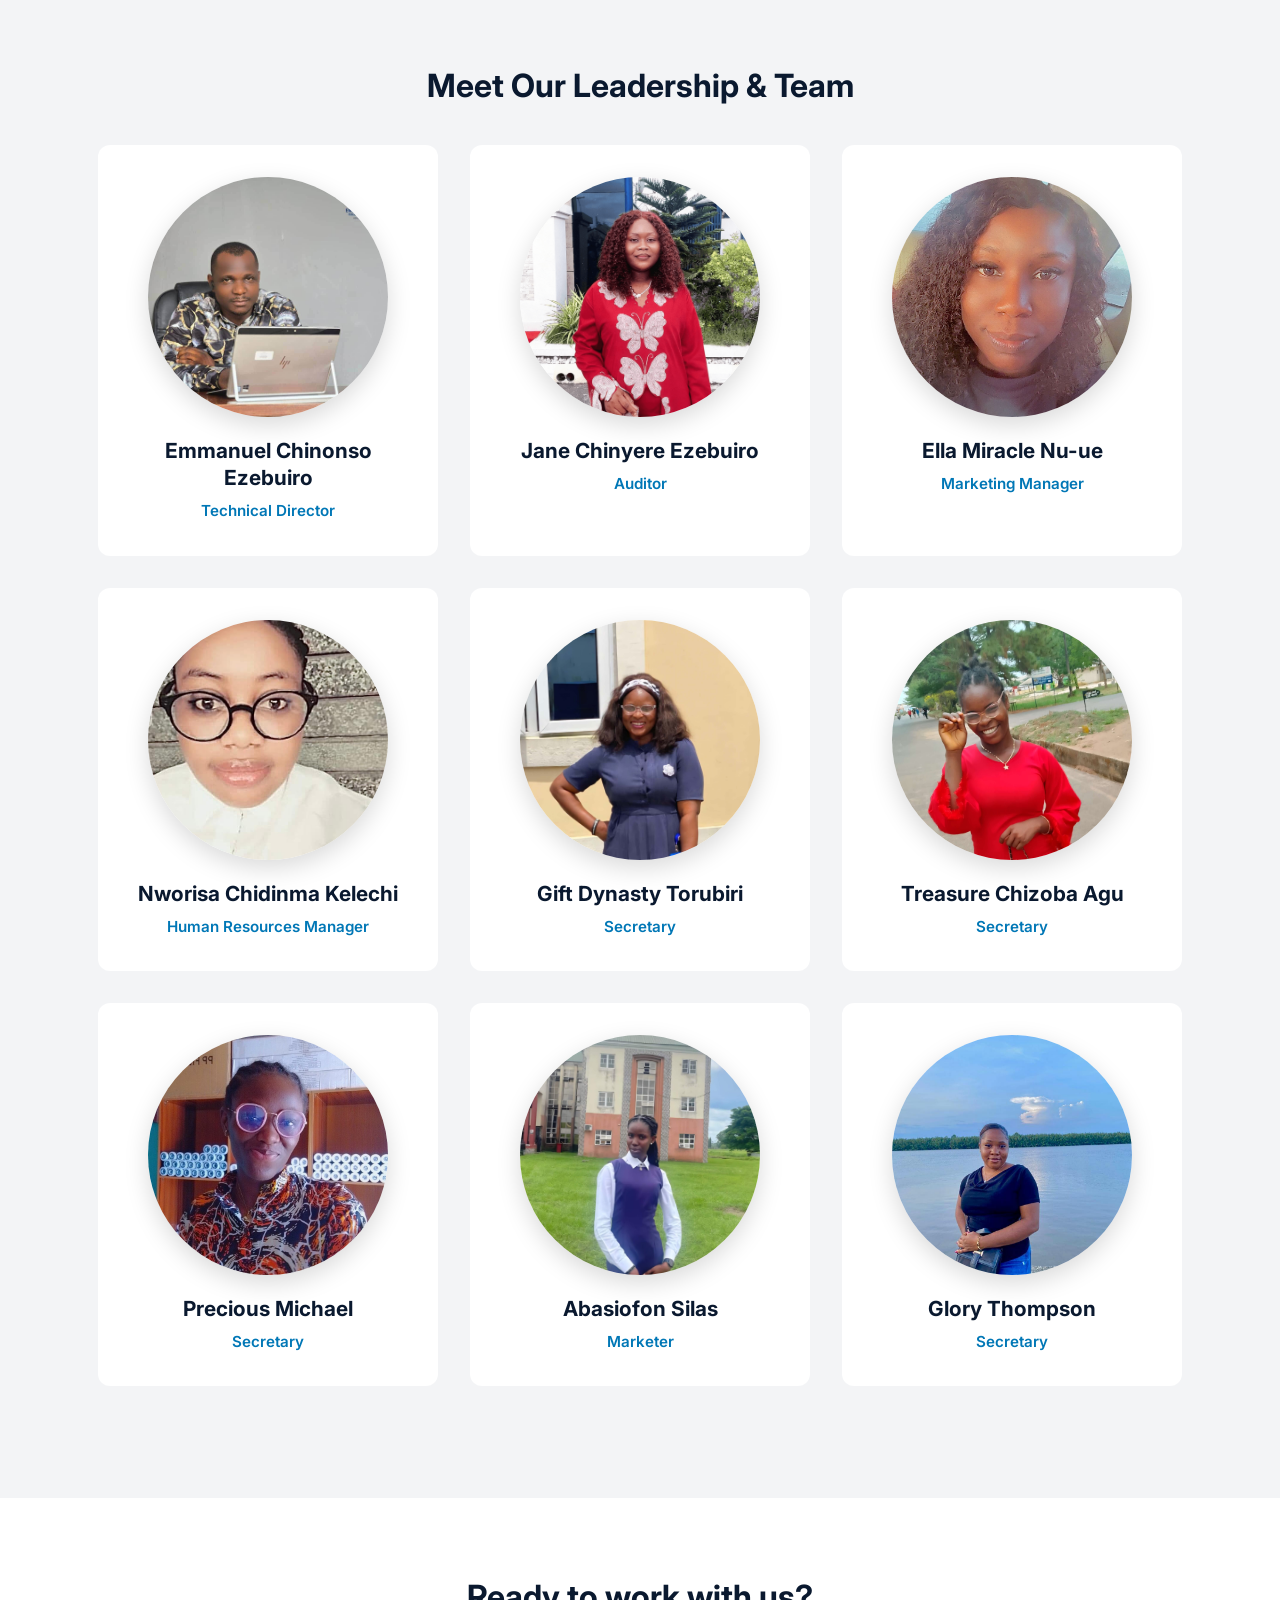
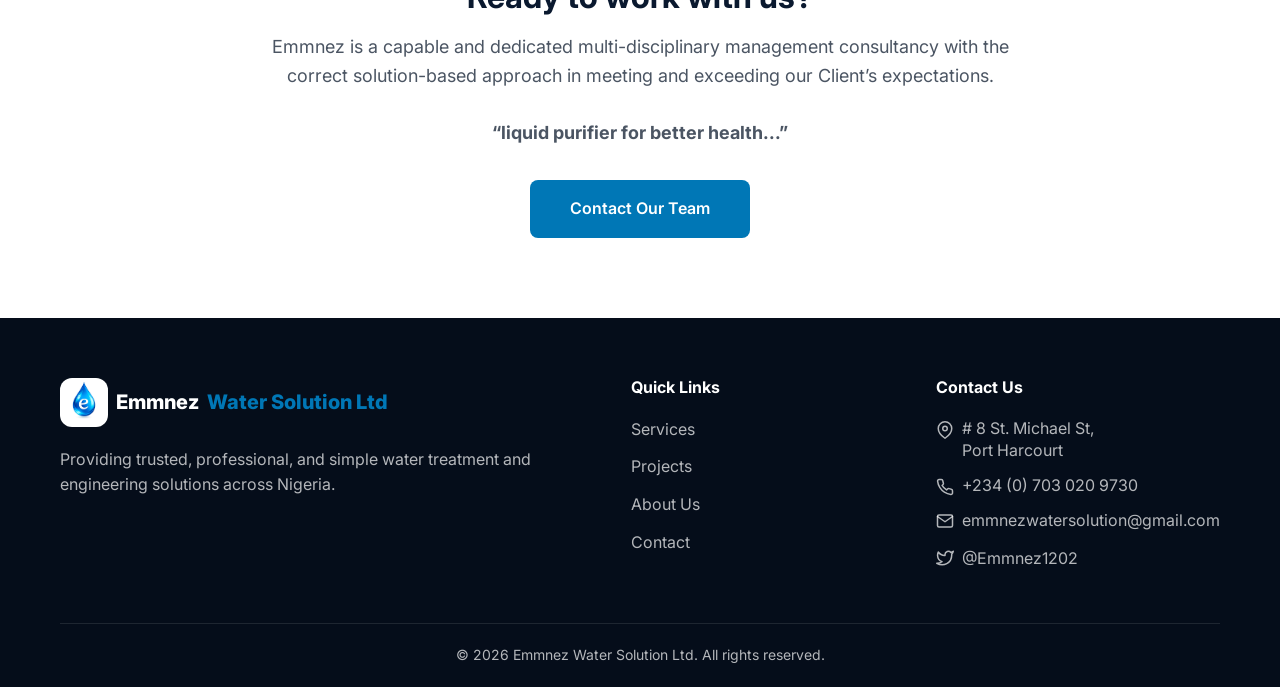
==== commit ef4f7f87: "Replaced ai images with real images" ====
--- a/about.html
+++ b/about.html
@@ -70,7 +70,7 @@
                         <p style="font-size: 1.125rem;">Emmnez Water Solution is registered specifically to deal with the purification and installation of water projects in diverse places where that service is required, such as hospitals, churches, schools, factories, and residential areas.</p>
                     </div>
                     <div>
-                        <img src="images/about-team.png" alt="Emmnez Water Engineering Team" class="team-img"
+                        <img src="images/about-company.jpg" alt="Emmnez Water Engineering Team" class="team-img"
                             loading="lazy" width="600" height="400">
                     </div>
                 </div>
@@ -94,7 +94,7 @@
                 <div style="margin-bottom: 0;">
                     <h2 style="font-size: 2rem; margin-bottom: 40px; text-align: center;">Meet Our Leadership & Team</h2>
                     
-                    <!-- Leadership Row -->
+                    <!-- Team Grid -->
                     <div class="team-grid-top">
                         <div class="team-card">
                             <img src="images/team-emmanuel.jpg" alt="Emmanuel Chinonso Ezebuiro" class="team-photo" loading="lazy">
@@ -111,10 +111,6 @@
                             <h4 class="team-name">Ella Miracle Nu-ue</h4>
                             <p class="team-role">Marketing Manager</p>
                         </div>
-                    </div>
-
-                    <!-- Staff Row -->
-                    <div class="team-grid-bottom">
                         <div class="team-card">
                             <img src="images/team-nworisa.jpg" alt="Nworisa Chidinma Kelechi" class="team-photo" loading="lazy">
                             <h4 class="team-name">Nworisa Chidinma Kelechi</h4>
@@ -133,6 +129,16 @@
                         <div class="team-card">
                             <img src="images/team-precious.jpg" alt="Precious Michael" class="team-photo" loading="lazy">
                             <h4 class="team-name">Precious Michael</h4>
+                            <p class="team-role">Secretary</p>
+                        </div>
+                        <div class="team-card">
+                            <img src="images/team-abasiofon.jpg" alt="Abasiofon Silas" class="team-photo" loading="lazy">
+                            <h4 class="team-name">Abasiofon Silas</h4>
+                            <p class="team-role">Marketer</p>
+                        </div>
+                        <div class="team-card">
+                            <img src="images/team-glory.jpg" alt="Glory Thompson" class="team-photo" loading="lazy">
+                            <h4 class="team-name">Glory Thompson</h4>
                             <p class="team-role">Secretary</p>
                         </div>
                     </div>
--- a/css/style.css
+++ b/css/style.css
@@ -554,7 +554,7 @@
 .service-img {
     border-radius: 12px;
     width: 100%;
-    height: auto;
+    height: 400px;
     object-fit: cover;
 }
 
